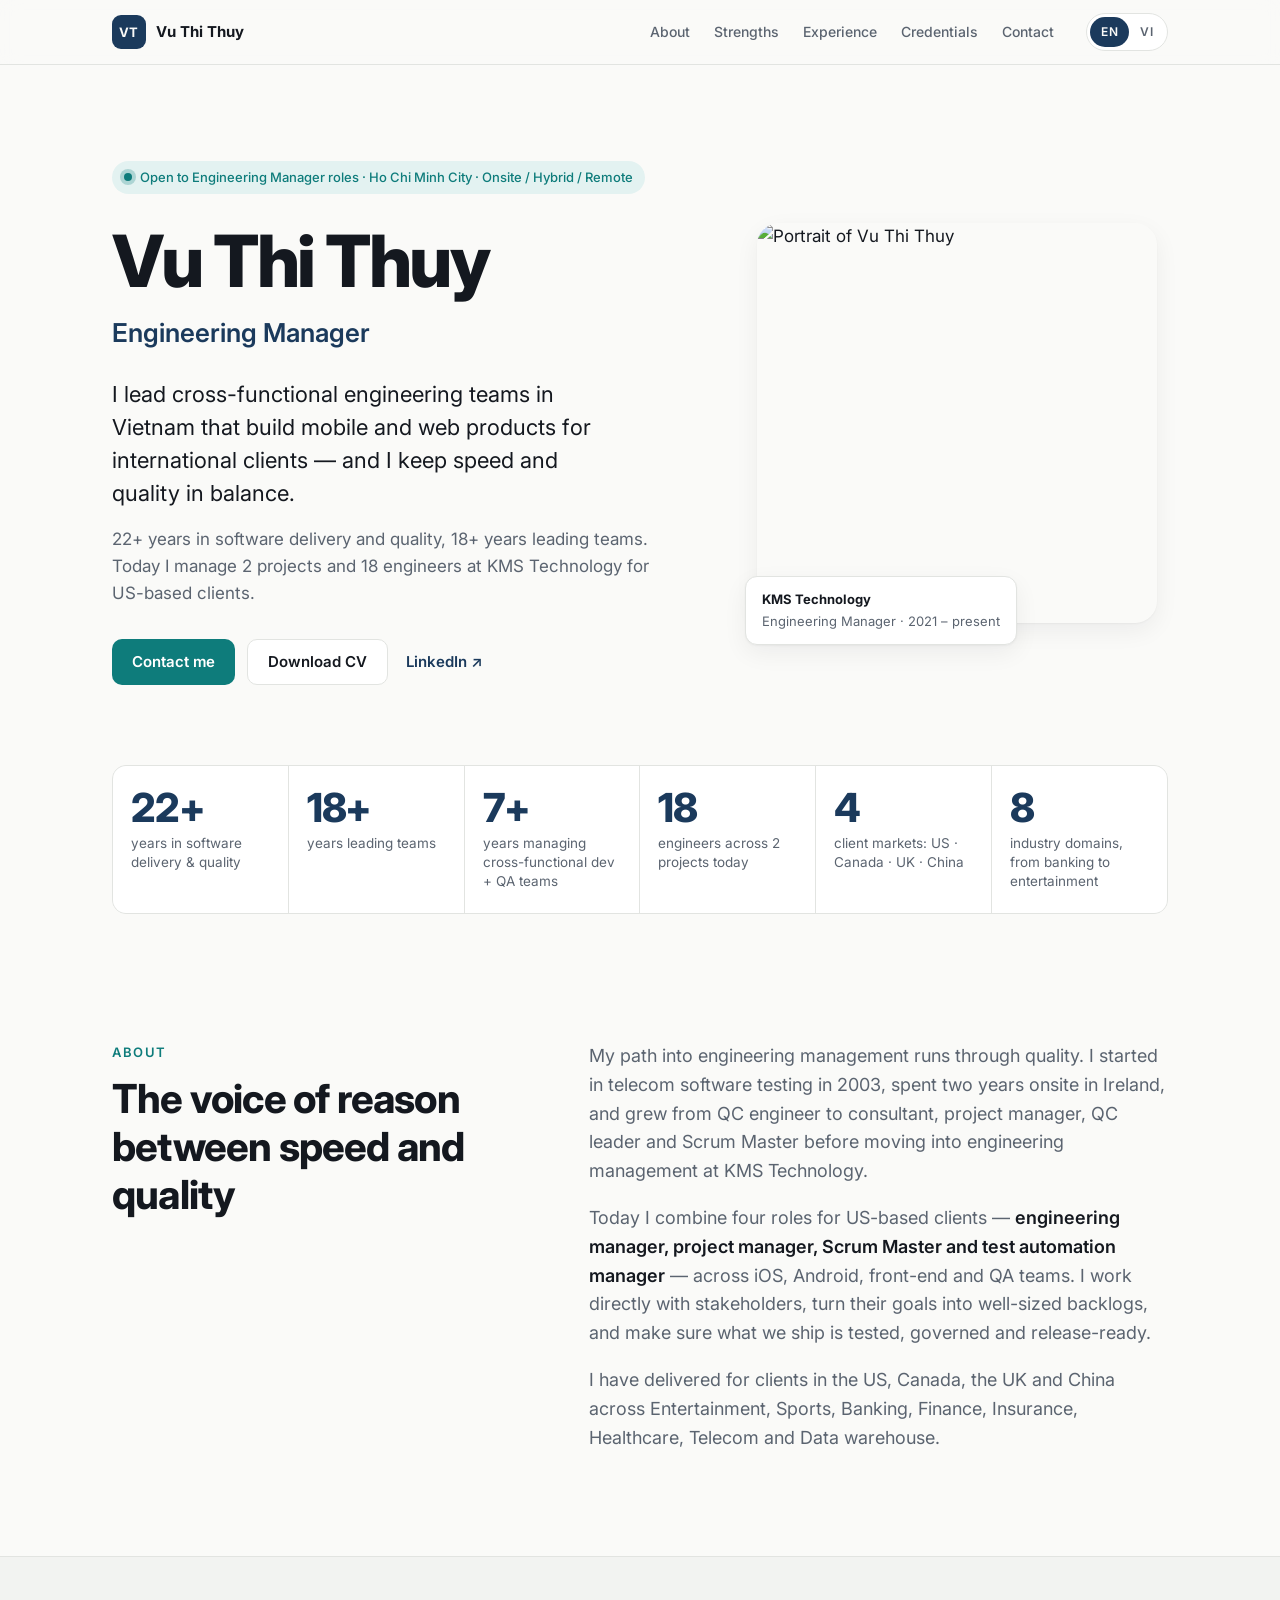
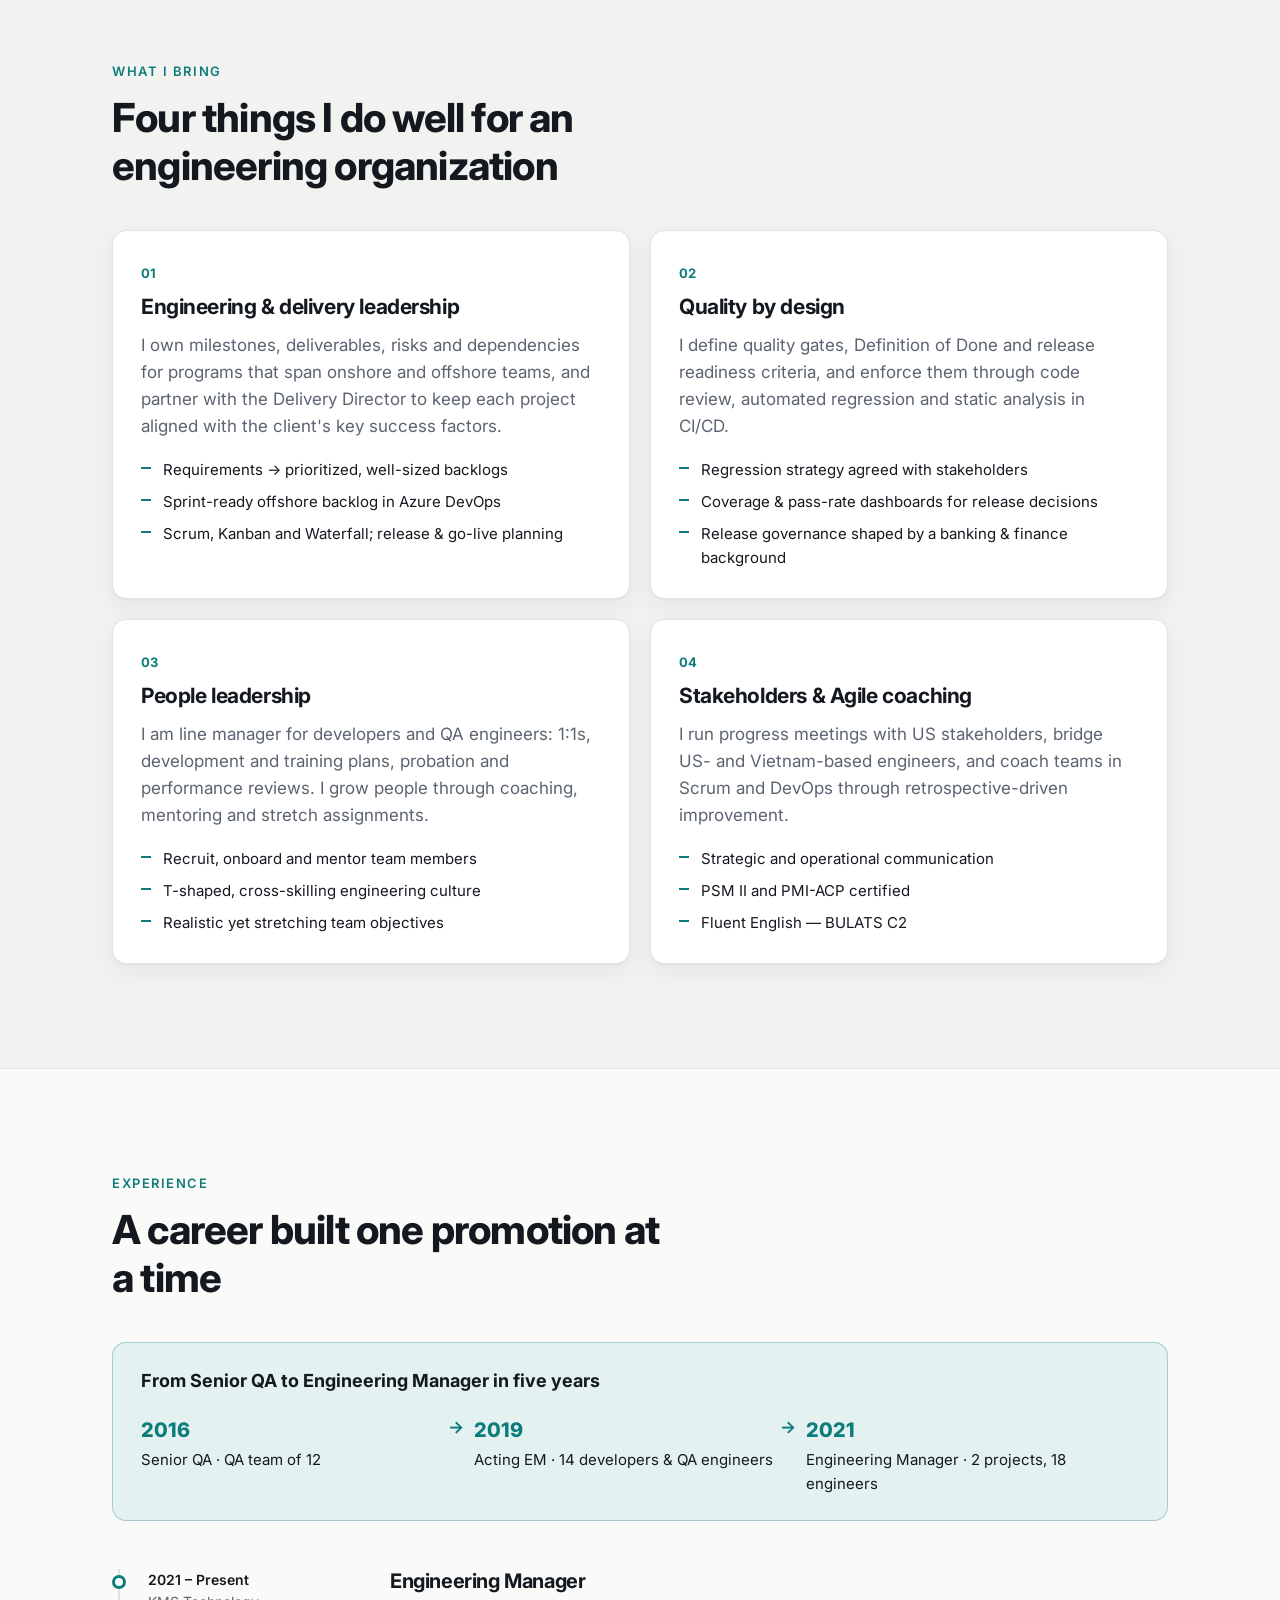
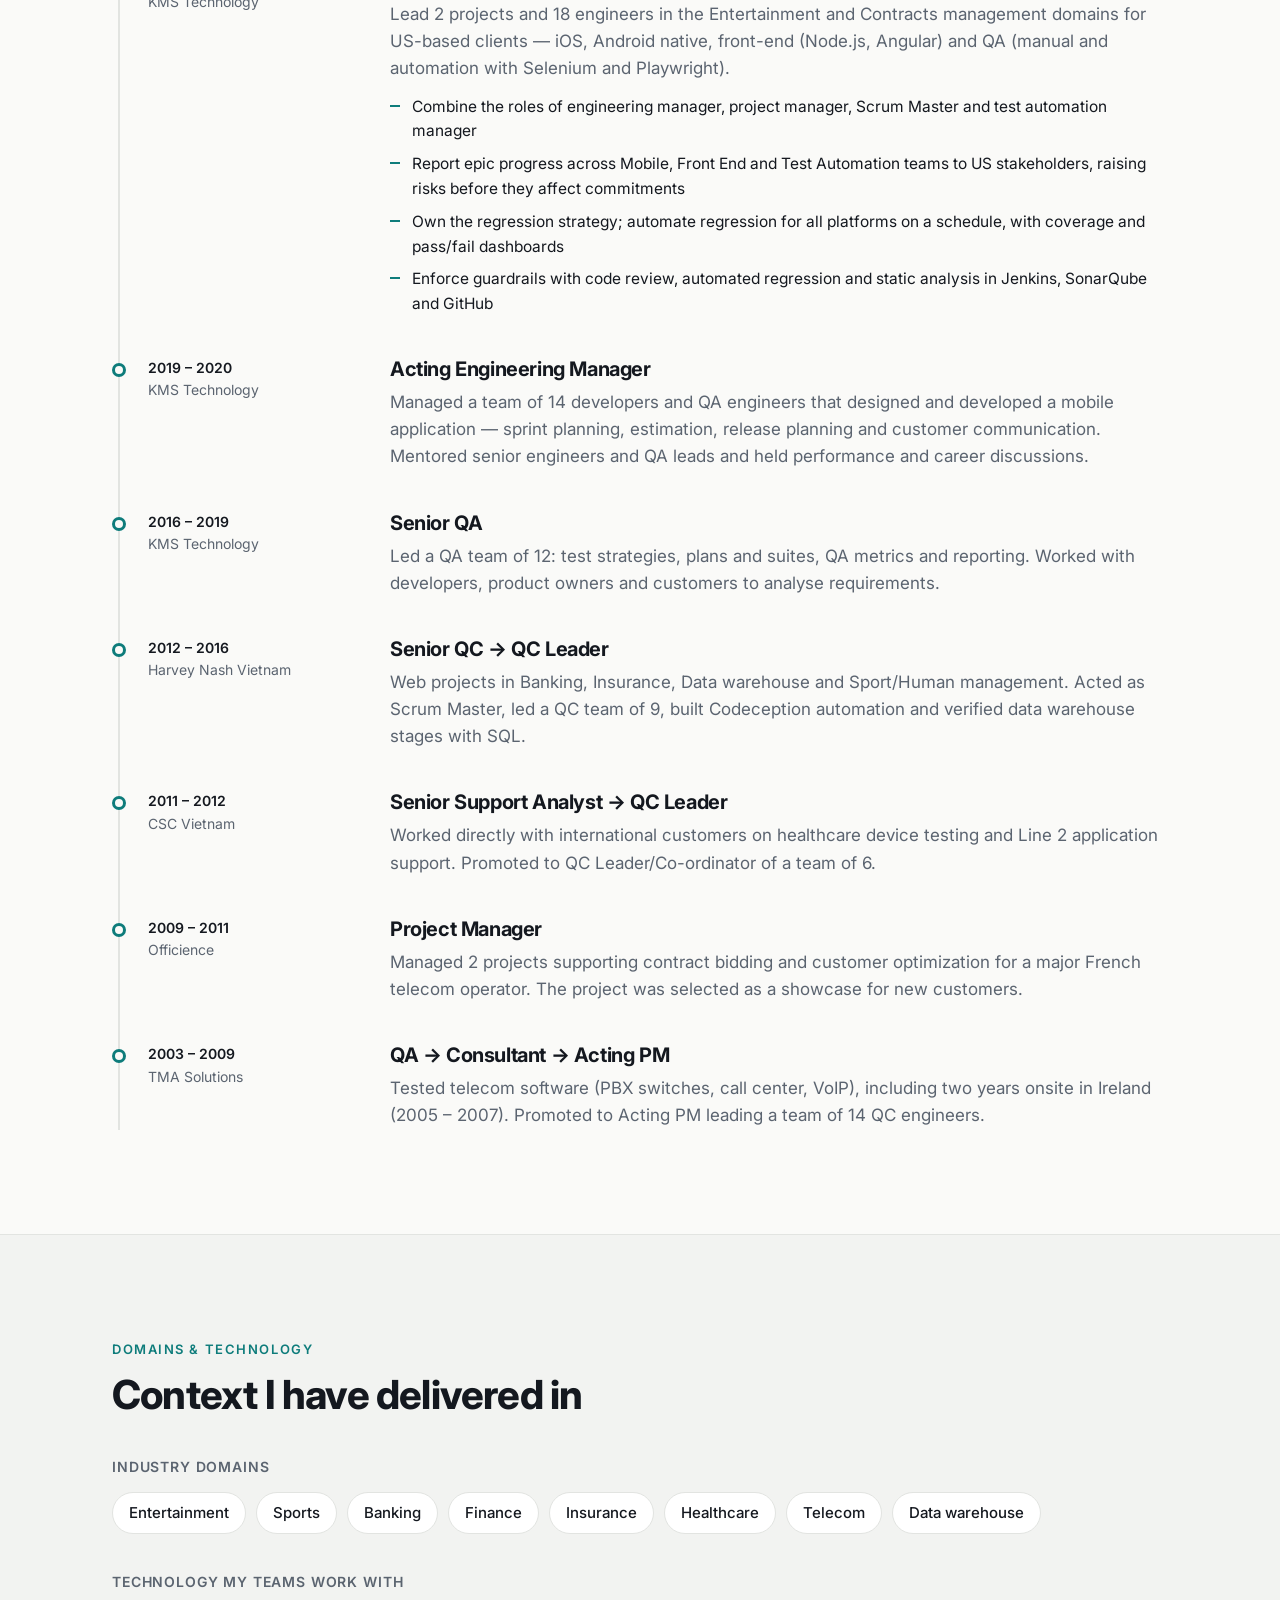
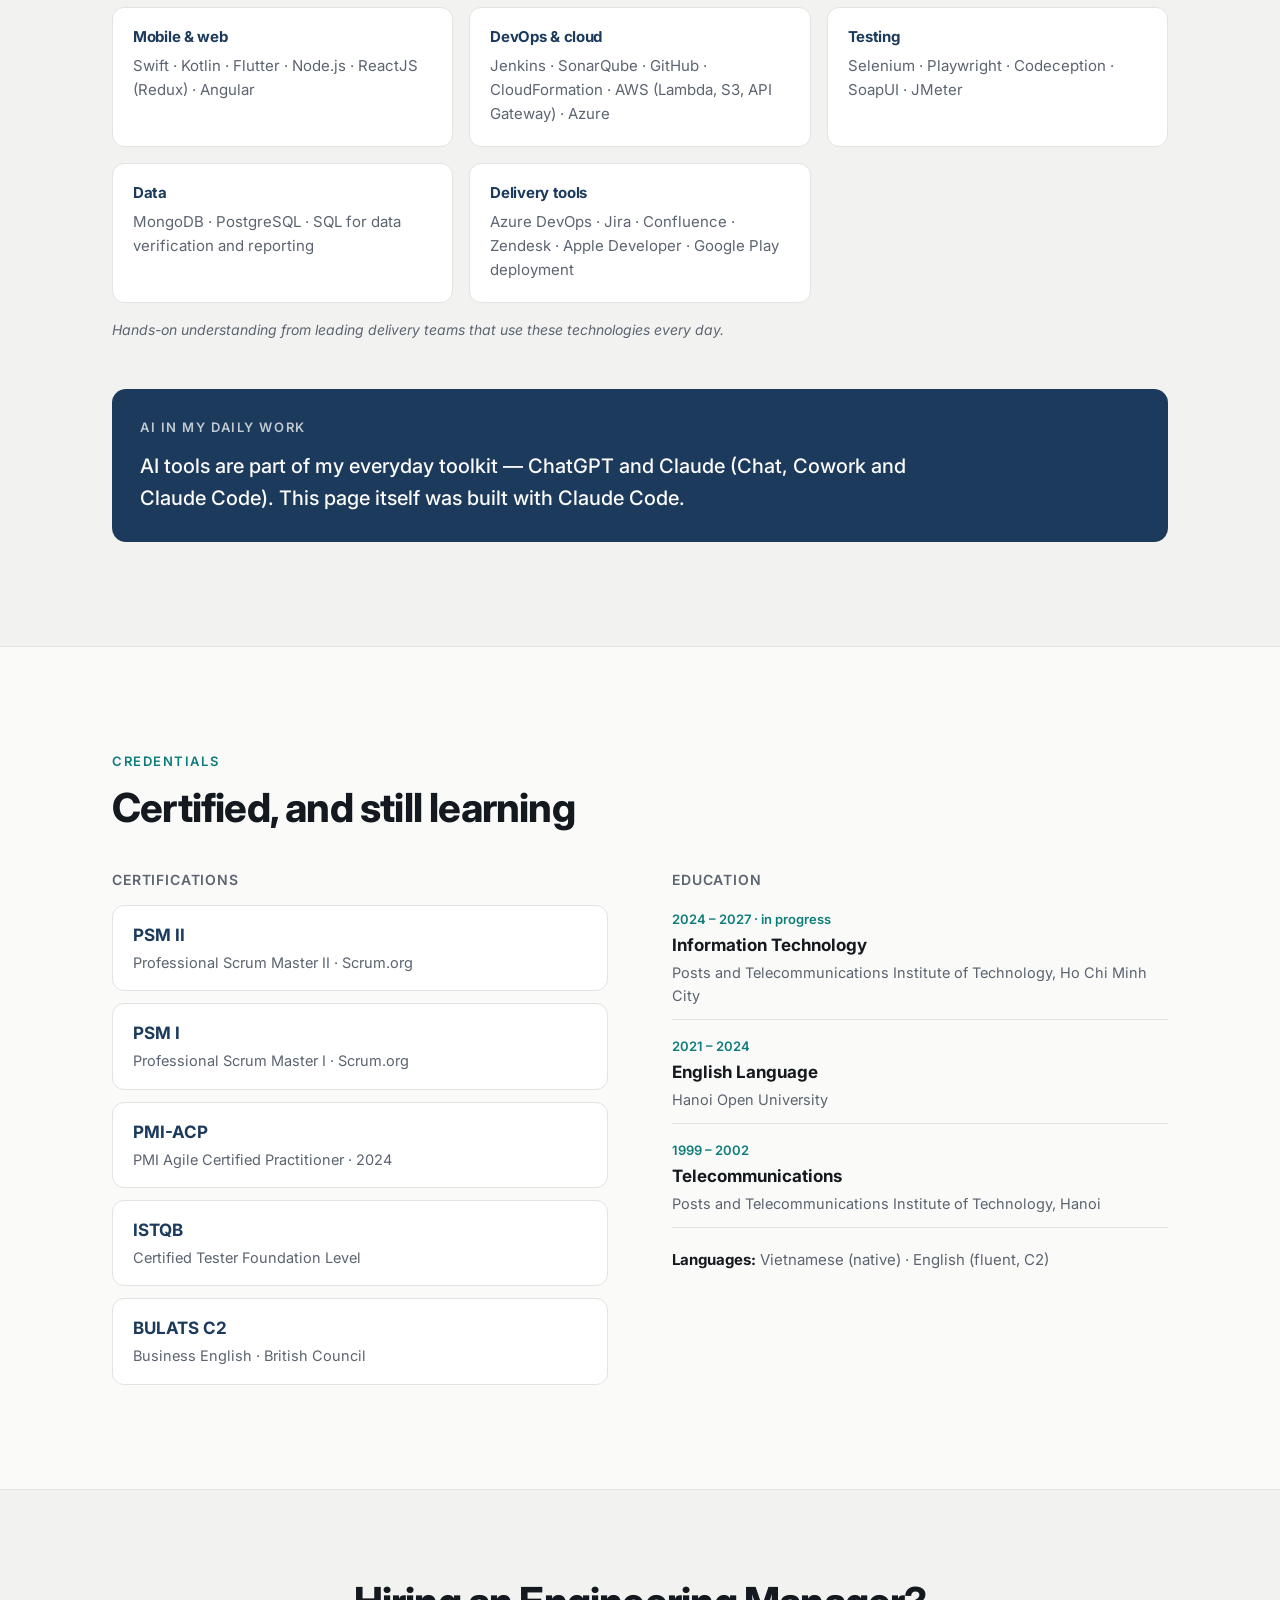
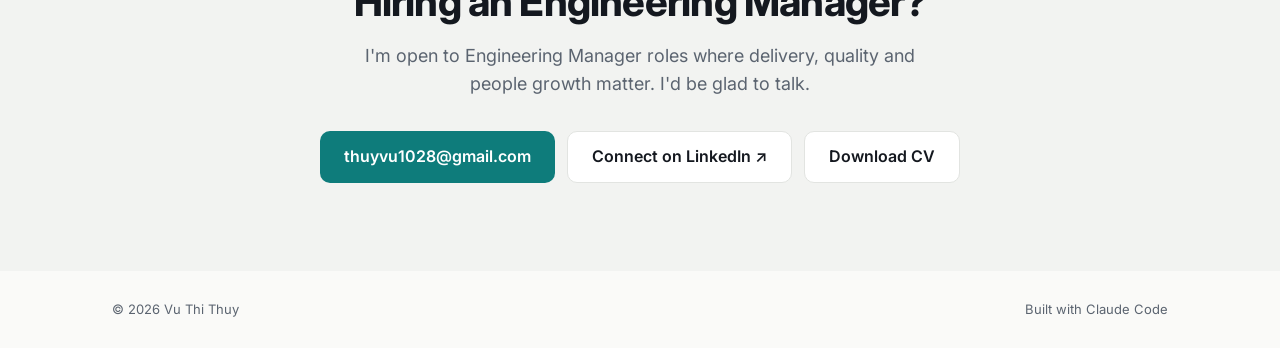
==== index.html @ 78a0f9a1 "Add profile landing page" ====
<!doctype html>
<html lang="en">
<head>
  <meta charset="utf-8">
  <meta name="viewport" content="width=device-width, initial-scale=1">
  <title>Vu Thi Thuy — Engineering Manager</title>
  <meta name="description" content="Engineering Manager with 22+ years in software delivery and quality and 18+ years leading teams. Leads cross-functional mobile, web and QA teams in Vietnam for international clients.">
  <meta name="author" content="Vu Thi Thuy">

  <link rel="canonical" href="https://thuyvu-kms.github.io/">
  <meta property="og:type" content="profile">
  <meta property="og:url" content="https://thuyvu-kms.github.io/">
  <meta property="og:title" content="Vu Thi Thuy — Engineering Manager">
  <meta property="og:description" content="22+ years in software delivery and quality · 18+ years leading teams · 2 projects and 18 engineers today for US-based clients.">
  <meta property="og:image" content="https://thuyvu-kms.github.io/assets/og-image.png">
  <meta property="og:image:width" content="1200">
  <meta property="og:image:height" content="630">
  <meta name="twitter:card" content="summary_large_image">

  <link rel="icon" href="data:image/svg+xml,%3Csvg xmlns='http://www.w3.org/2000/svg' viewBox='0 0 64 64'%3E%3Crect width='64' height='64' rx='14' fill='%231B3A5C'/%3E%3Ctext x='32' y='42' font-family='Arial,sans-serif' font-size='28' font-weight='700' fill='%23fff' text-anchor='middle'%3EVT%3C/text%3E%3C/svg%3E">

  <link rel="preconnect" href="https://fonts.googleapis.com">
  <link rel="preconnect" href="https://fonts.gstatic.com" crossorigin>
  <link href="https://fonts.googleapis.com/css2?family=Inter:wght@400;500;600;700;800&display=swap" rel="stylesheet">
  <link rel="stylesheet" href="styles.css">

  <script type="application/ld+json">
  {
    "@context": "https://schema.org",
    "@type": "Person",
    "name": "Vu Thi Thuy",
    "jobTitle": "Engineering Manager",
    "image": "https://thuyvu-kms.github.io/assets/photo.jpg",
    "url": "https://thuyvu-kms.github.io/",
    "email": "mailto:thuyvu1028@gmail.com",
    "sameAs": ["https://www.linkedin.com/in/thuy-vu-188263ba"],
    "address": { "@type": "PostalAddress", "addressLocality": "Ho Chi Minh City", "addressCountry": "VN" },
    "worksFor": { "@type": "Organization", "name": "KMS Technology" },
    "knowsLanguage": ["vi", "en"],
    "knowsAbout": ["Engineering management", "Agile delivery", "Scrum", "Software quality assurance", "Test automation", "Mobile application development", "Web application development", "People leadership"],
    "alumniOf": [
      { "@type": "CollegeOrUniversity", "name": "Posts and Telecommunications Institute of Technology" },
      { "@type": "CollegeOrUniversity", "name": "Hanoi Open University" }
    ]
  }
  </script>
  <script>document.documentElement.classList.add('js');</script>
</head>
<body>
  <a class="skip" href="#main" data-i18n="skip">Skip to content</a>

  <header class="topbar">
    <div class="wrap topbar-inner">
      <a class="brand" href="#top" aria-label="Vu Thi Thuy — home">
        <span class="brand-mark">VT</span>
        <span class="brand-name">Vu Thi Thuy</span>
      </a>
      <nav class="nav" aria-label="Sections">
        <a href="#about" data-i18n="nav.about">About</a>
        <a href="#strengths" data-i18n="nav.strengths">Strengths</a>
        <a href="#experience" data-i18n="nav.experience">Experience</a>
        <a href="#credentials" data-i18n="nav.credentials">Credentials</a>
        <a href="#contact" data-i18n="nav.contact">Contact</a>
      </nav>
      <div class="lang" role="group" aria-label="Language">
        <button type="button" data-lang="en" aria-pressed="true">EN</button>
        <button type="button" data-lang="vi" aria-pressed="false">VI</button>
      </div>
    </div>
  </header>

  <main id="main">
    <!-- HERO -->
    <section class="hero" id="top">
      <div class="wrap hero-grid">
        <div class="hero-text">
          <p class="status"><span class="dot" aria-hidden="true"></span><span data-i18n="hero.status">Open to Engineering Manager roles · Ho Chi Minh City · Onsite / Hybrid / Remote</span></p>
          <h1>Vu Thi Thuy</h1>
          <p class="role" data-i18n="hero.role">Engineering Manager</p>
          <p class="lead" data-i18n="hero.lead">I lead cross-functional engineering teams in Vietnam that build mobile and web products for international clients — and I keep speed and quality in balance.</p>
          <p class="sub" data-i18n="hero.sub">22+ years in software delivery and quality, 18+ years leading teams. Today I manage 2 projects and 18 engineers at KMS Technology for US-based clients.</p>
          <div class="cta-row">
            <a class="btn btn-primary" href="mailto:thuyvu1028@gmail.com?subject=Engineering%20Manager%20opportunity" data-i18n="cta.contact">Contact me</a>
            <a class="btn btn-ghost" href="assets/Vu_Thi_Thuy_CV.pdf" download data-i18n="cta.cv">Download CV</a>
            <a class="btn btn-link" href="https://www.linkedin.com/in/thuy-vu-188263ba" target="_blank" rel="noopener">LinkedIn ↗</a>
          </div>
        </div>
        <div class="hero-portrait">
          <img src="assets/photo.jpg" alt="Portrait of Vu Thi Thuy" width="488" height="488">
          <div class="portrait-card">
            <strong>KMS Technology</strong>
            <span data-i18n="hero.card">Engineering Manager · 2021 – present</span>
          </div>
        </div>
      </div>
    </section>

    <!-- STATS -->
    <section class="stats" aria-label="Career at a glance">
      <div class="wrap">
        <ul class="stat-grid">
          <li><span class="num">22+</span><span class="label" data-i18n="stat.years">years in software delivery &amp; quality</span></li>
          <li><span class="num">18+</span><span class="label" data-i18n="stat.leading">years leading teams</span></li>
          <li><span class="num">7+</span><span class="label" data-i18n="stat.crossfn">years managing cross-functional dev + QA teams</span></li>
          <li><span class="num">18</span><span class="label" data-i18n="stat.engineers">engineers across 2 projects today</span></li>
          <li><span class="num">4</span><span class="label" data-i18n="stat.markets">client markets: US · Canada · UK · China</span></li>
          <li><span class="num">8</span><span class="label" data-i18n="stat.domains">industry domains, from banking to entertainment</span></li>
        </ul>
      </div>
    </section>

    <!-- ABOUT -->
    <section class="section" id="about">
      <div class="wrap two-col">
        <div>
          <p class="eyebrow" data-i18n="about.eyebrow">About</p>
          <h2 data-i18n="about.title">The voice of reason between speed and quality</h2>
        </div>
        <div class="prose">
          <p data-i18n="about.p1">My path into engineering management runs through quality. I started in telecom software testing in 2003, spent two years onsite in Ireland, and grew from QC engineer to consultant, project manager, QC leader and Scrum Master before moving into engineering management at KMS Technology.</p>
          <p data-i18n="about.p2">Today I combine four roles for US-based clients — <strong>engineering manager, project manager, Scrum Master and test automation manager</strong> — across iOS, Android, front-end and QA teams. I work directly with stakeholders, turn their goals into well-sized backlogs, and make sure what we ship is tested, governed and release-ready.</p>
          <p data-i18n="about.p3">I have delivered for clients in the US, Canada, the UK and China across Entertainment, Sports, Banking, Finance, Insurance, Healthcare, Telecom and Data warehouse.</p>
        </div>
      </div>
    </section>

    <!-- STRENGTHS -->
    <section class="section alt" id="strengths">
      <div class="wrap">
        <p class="eyebrow" data-i18n="str.eyebrow">What I bring</p>
        <h2 data-i18n="str.title">Four things I do well for an engineering organization</h2>
        <div class="pillars">
          <article class="pillar reveal">
            <span class="pillar-num">01</span>
            <h3 data-i18n="str.1.title">Engineering &amp; delivery leadership</h3>
            <p data-i18n="str.1.body">I own milestones, deliverables, risks and dependencies for programs that span onshore and offshore teams, and partner with the Delivery Director to keep each project aligned with the client's key success factors.</p>
            <ul>
              <li data-i18n="str.1.a">Requirements → prioritized, well-sized backlogs</li>
              <li data-i18n="str.1.b">Sprint-ready offshore backlog in Azure DevOps</li>
              <li data-i18n="str.1.c">Scrum, Kanban and Waterfall; release &amp; go-live planning</li>
            </ul>
          </article>
          <article class="pillar reveal">
            <span class="pillar-num">02</span>
            <h3 data-i18n="str.2.title">Quality by design</h3>
            <p data-i18n="str.2.body">I define quality gates, Definition of Done and release readiness criteria, and enforce them through code review, automated regression and static analysis in CI/CD.</p>
            <ul>
              <li data-i18n="str.2.a">Regression strategy agreed with stakeholders</li>
              <li data-i18n="str.2.b">Coverage &amp; pass-rate dashboards for release decisions</li>
              <li data-i18n="str.2.c">Release governance shaped by a banking &amp; finance background</li>
            </ul>
          </article>
          <article class="pillar reveal">
            <span class="pillar-num">03</span>
            <h3 data-i18n="str.3.title">People leadership</h3>
            <p data-i18n="str.3.body">I am line manager for developers and QA engineers: 1:1s, development and training plans, probation and performance reviews. I grow people through coaching, mentoring and stretch assignments.</p>
            <ul>
              <li data-i18n="str.3.a">Recruit, onboard and mentor team members</li>
              <li data-i18n="str.3.b">T-shaped, cross-skilling engineering culture</li>
              <li data-i18n="str.3.c">Realistic yet stretching team objectives</li>
            </ul>
          </article>
          <article class="pillar reveal">
            <span class="pillar-num">04</span>
            <h3 data-i18n="str.4.title">Stakeholders &amp; Agile coaching</h3>
            <p data-i18n="str.4.body">I run progress meetings with US stakeholders, bridge US- and Vietnam-based engineers, and coach teams in Scrum and DevOps through retrospective-driven improvement.</p>
            <ul>
              <li data-i18n="str.4.a">Strategic and operational communication</li>
              <li data-i18n="str.4.b">PSM II and PMI-ACP certified</li>
              <li data-i18n="str.4.c">Fluent English — BULATS C2</li>
            </ul>
          </article>
        </div>
      </div>
    </section>

    <!-- EXPERIENCE -->
    <section class="section" id="experience">
      <div class="wrap">
        <p class="eyebrow" data-i18n="exp.eyebrow">Experience</p>
        <h2 data-i18n="exp.title">A career built one promotion at a time</h2>

        <aside class="callout reveal">
          <p class="callout-title" data-i18n="exp.callout.title">From Senior QA to Engineering Manager in five years</p>
          <ol class="growth">
            <li><span class="g-year">2016</span><span class="g-text" data-i18n="exp.g1">Senior QA · QA team of 12</span></li>
            <li><span class="g-year">2019</span><span class="g-text" data-i18n="exp.g2">Acting EM · 14 developers &amp; QA engineers</span></li>
            <li><span class="g-year">2021</span><span class="g-text" data-i18n="exp.g3">Engineering Manager · 2 projects, 18 engineers</span></li>
          </ol>
        </aside>

        <ol class="timeline">
          <li class="job reveal">
            <div class="job-meta"><span class="job-date" data-i18n="exp.1.date">2021 – Present</span><span class="job-co">KMS Technology</span></div>
            <div class="job-body">
              <h3 data-i18n="exp.1.title">Engineering Manager</h3>
              <p data-i18n="exp.1.body">Lead 2 projects and 18 engineers in the Entertainment and Contracts management domains for US-based clients — iOS, Android native, front-end (Node.js, Angular) and QA (manual and automation with Selenium and Playwright).</p>
              <ul>
                <li data-i18n="exp.1.a">Combine the roles of engineering manager, project manager, Scrum Master and test automation manager</li>
                <li data-i18n="exp.1.b">Report epic progress across Mobile, Front End and Test Automation teams to US stakeholders, raising risks before they affect commitments</li>
                <li data-i18n="exp.1.c">Own the regression strategy; automate regression for all platforms on a schedule, with coverage and pass/fail dashboards</li>
                <li data-i18n="exp.1.d">Enforce guardrails with code review, automated regression and static analysis in Jenkins, SonarQube and GitHub</li>
              </ul>
            </div>
          </li>
          <li class="job reveal">
            <div class="job-meta"><span class="job-date">2019 – 2020</span><span class="job-co">KMS Technology</span></div>
            <div class="job-body">
              <h3 data-i18n="exp.2.title">Acting Engineering Manager</h3>
              <p data-i18n="exp.2.body">Managed a team of 14 developers and QA engineers that designed and developed a mobile application — sprint planning, estimation, release planning and customer communication. Mentored senior engineers and QA leads and held performance and career discussions.</p>
            </div>
          </li>
          <li class="job reveal">
            <div class="job-meta"><span class="job-date">2016 – 2019</span><span class="job-co">KMS Technology</span></div>
            <div class="job-body">
              <h3 data-i18n="exp.3.title">Senior QA</h3>
              <p data-i18n="exp.3.body">Led a QA team of 12: test strategies, plans and suites, QA metrics and reporting. Worked with developers, product owners and customers to analyse requirements.</p>
            </div>
          </li>
          <li class="job reveal">
            <div class="job-meta"><span class="job-date">2012 – 2016</span><span class="job-co">Harvey Nash Vietnam</span></div>
            <div class="job-body">
              <h3 data-i18n="exp.4.title">Senior QC → QC Leader</h3>
              <p data-i18n="exp.4.body">Web projects in Banking, Insurance, Data warehouse and Sport/Human management. Acted as Scrum Master, led a QC team of 9, built Codeception automation and verified data warehouse stages with SQL.</p>
            </div>
          </li>
          <li class="job reveal">
            <div class="job-meta"><span class="job-date">2011 – 2012</span><span class="job-co">CSC Vietnam</span></div>
            <div class="job-body">
              <h3 data-i18n="exp.5.title">Senior Support Analyst → QC Leader</h3>
              <p data-i18n="exp.5.body">Worked directly with international customers on healthcare device testing and Line 2 application support. Promoted to QC Leader/Co-ordinator of a team of 6.</p>
            </div>
          </li>
          <li class="job reveal">
            <div class="job-meta"><span class="job-date">2009 – 2011</span><span class="job-co">Officience</span></div>
            <div class="job-body">
              <h3 data-i18n="exp.6.title">Project Manager</h3>
              <p data-i18n="exp.6.body">Managed 2 projects supporting contract bidding and customer optimization for a major French telecom operator. The project was selected as a showcase for new customers.</p>
            </div>
          </li>
          <li class="job reveal">
            <div class="job-meta"><span class="job-date">2003 – 2009</span><span class="job-co">TMA Solutions</span></div>
            <div class="job-body">
              <h3 data-i18n="exp.7.title">QA → Consultant → Acting PM</h3>
              <p data-i18n="exp.7.body">Tested telecom software (PBX switches, call center, VoIP), including two years onsite in Ireland (2005 – 2007). Promoted to Acting PM leading a team of 14 QC engineers.</p>
            </div>
          </li>
        </ol>
      </div>
    </section>

    <!-- SKILLS -->
    <section class="section alt" id="skills">
      <div class="wrap">
        <p class="eyebrow" data-i18n="skills.eyebrow">Domains &amp; technology</p>
        <h2 data-i18n="skills.title">Context I have delivered in</h2>

        <h3 class="sub-h" data-i18n="skills.domains">Industry domains</h3>
        <ul class="chips">
          <li data-i18n="dom.ent">Entertainment</li>
          <li data-i18n="dom.sports">Sports</li>
          <li data-i18n="dom.bank">Banking</li>
          <li data-i18n="dom.fin">Finance</li>
          <li data-i18n="dom.ins">Insurance</li>
          <li data-i18n="dom.health">Healthcare</li>
          <li data-i18n="dom.tel">Telecom</li>
          <li data-i18n="dom.dw">Data warehouse</li>
        </ul>

        <h3 class="sub-h" data-i18n="skills.tech">Technology my teams work with</h3>
        <div class="tech-grid">
          <div class="tech">
            <h4 data-i18n="tech.apps">Mobile &amp; web</h4>
            <p>Swift · Kotlin · Flutter · Node.js · ReactJS (Redux) · Angular</p>
          </div>
          <div class="tech">
            <h4 data-i18n="tech.cloud">DevOps &amp; cloud</h4>
            <p>Jenkins · SonarQube · GitHub · CloudFormation · AWS (Lambda, S3, API Gateway) · Azure</p>
          </div>
          <div class="tech">
            <h4 data-i18n="tech.test">Testing</h4>
            <p>Selenium · Playwright · Codeception · SoapUI · JMeter</p>
          </div>
          <div class="tech">
            <h4 data-i18n="tech.data">Data</h4>
            <p data-i18n="tech.data.list">MongoDB · PostgreSQL · SQL for data verification and reporting</p>
          </div>
          <div class="tech">
            <h4 data-i18n="tech.tools">Delivery tools</h4>
            <p>Azure DevOps · Jira · Confluence · Zendesk · Apple Developer · Google Play deployment</p>
          </div>
        </div>
        <p class="note" data-i18n="tech.note">Hands-on understanding from leading delivery teams that use these technologies every day.</p>

        <div class="ai reveal">
          <div>
            <p class="eyebrow" data-i18n="ai.eyebrow">AI in my daily work</p>
            <p class="ai-text" data-i18n="ai.text">AI tools are part of my everyday toolkit — ChatGPT and Claude (Chat, Cowork and Claude Code). This page itself was built with Claude Code.</p>
          </div>
        </div>
      </div>
    </section>

    <!-- CREDENTIALS -->
    <section class="section" id="credentials">
      <div class="wrap">
        <p class="eyebrow" data-i18n="cred.eyebrow">Credentials</p>
        <h2 data-i18n="cred.title">Certified, and still learning</h2>
        <div class="cred-grid">
          <div>
            <h3 class="sub-h" data-i18n="cred.certs">Certifications</h3>
            <ul class="cert-list">
              <li><strong>PSM II</strong><span>Professional Scrum Master II · Scrum.org</span></li>
              <li><strong>PSM I</strong><span>Professional Scrum Master I · Scrum.org</span></li>
              <li><strong>PMI-ACP</strong><span data-i18n="cred.acp">PMI Agile Certified Practitioner · 2024</span></li>
              <li><strong>ISTQB</strong><span>Certified Tester Foundation Level</span></li>
              <li><strong>BULATS C2</strong><span data-i18n="cred.bulats">Business English · British Council</span></li>
            </ul>
          </div>
          <div>
            <h3 class="sub-h" data-i18n="cred.edu">Education</h3>
            <ul class="edu-list">
              <li>
                <span class="edu-year" data-i18n="cred.e1.year">2024 – 2027 · in progress</span>
                <strong data-i18n="cred.e1.major">Information Technology</strong>
                <span data-i18n="cred.e1.school">Posts and Telecommunications Institute of Technology, Ho Chi Minh City</span>
              </li>
              <li>
                <span class="edu-year">2021 – 2024</span>
                <strong data-i18n="cred.e2.major">English Language</strong>
                <span data-i18n="cred.e2.school">Hanoi Open University</span>
              </li>
              <li>
                <span class="edu-year">1999 – 2002</span>
                <strong data-i18n="cred.e3.major">Telecommunications</strong>
                <span data-i18n="cred.e3.school">Posts and Telecommunications Institute of Technology, Hanoi</span>
              </li>
            </ul>
            <p class="langs"><strong data-i18n="cred.langs">Languages:</strong> <span data-i18n="cred.langs.list">Vietnamese (native) · English (fluent, C2)</span></p>
          </div>
        </div>
      </div>
    </section>

    <!-- CONTACT -->
    <section class="contact" id="contact">
      <div class="wrap contact-inner">
        <h2 data-i18n="contact.title">Hiring an Engineering Manager?</h2>
        <p data-i18n="contact.body">I'm open to Engineering Manager roles where delivery, quality and people growth matter. I'd be glad to talk.</p>
        <div class="cta-row center">
          <a class="btn btn-primary btn-lg" href="mailto:thuyvu1028@gmail.com?subject=Engineering%20Manager%20opportunity">thuyvu1028@gmail.com</a>
          <a class="btn btn-ghost btn-lg" href="https://www.linkedin.com/in/thuy-vu-188263ba" target="_blank" rel="noopener" data-i18n="contact.linkedin">Connect on LinkedIn ↗</a>
          <a class="btn btn-ghost btn-lg" href="assets/Vu_Thi_Thuy_CV.pdf" download data-i18n="cta.cv">Download CV</a>
        </div>
      </div>
    </section>
  </main>

  <footer class="footer">
    <div class="wrap footer-inner">
      <span>© 2026 Vu Thi Thuy</span>
      <span data-i18n="footer.built">Built with Claude Code</span>
    </div>
  </footer>

  <script src="i18n.js"></script>
</body>
</html>
---- styles.css ----
/* ---------- Design tokens ---------- */
:root {
  --bg: #fafaf8;
  --surface: #ffffff;
  --surface-alt: #f2f3f1;
  --text: #14181f;
  --muted: #5b6470;
  --line: #e2e4e1;
  --navy: #1b3a5c;
  --accent: #0e7c7b;
  --accent-soft: #e3f2f1;
  --on-accent: #ffffff;
  --shadow: 0 1px 2px rgba(20, 24, 31, .04), 0 8px 24px rgba(20, 24, 31, .06);
  --radius: 14px;
  --font: "Inter", system-ui, -apple-system, "Segoe UI", Roboto, sans-serif;
  color-scheme: light;
}

@media (prefers-color-scheme: dark) {
  :root:not([data-theme="light"]) {
    --bg: #0e1116;
    --surface: #161a21;
    --surface-alt: #12161c;
    --text: #e8eaed;
    --muted: #9aa3ae;
    --line: #262c35;
    --navy: #8fb4dc;
    --accent: #4fb8b5;
    --accent-soft: #15302f;
    --on-accent: #0b1414;
    --shadow: 0 1px 2px rgba(0, 0, 0, .3), 0 8px 24px rgba(0, 0, 0, .25);
    color-scheme: dark;
  }
}
:root[data-theme="dark"] {
  --bg: #0e1116;
  --surface: #161a21;
  --surface-alt: #12161c;
  --text: #e8eaed;
  --muted: #9aa3ae;
  --line: #262c35;
  --navy: #8fb4dc;
  --accent: #4fb8b5;
  --accent-soft: #15302f;
  --on-accent: #0b1414;
  --shadow: 0 1px 2px rgba(0, 0, 0, .3), 0 8px 24px rgba(0, 0, 0, .25);
  color-scheme: dark;
}

/* ---------- Base ---------- */
*, *::before, *::after { box-sizing: border-box; }
html { scroll-behavior: smooth; -webkit-text-size-adjust: 100%; }
@media (prefers-reduced-motion: reduce) { html { scroll-behavior: auto; } }
body {
  margin: 0;
  background: var(--bg);
  color: var(--text);
  font-family: var(--font);
  font-size: 17px;
  line-height: 1.6;
  -webkit-font-smoothing: antialiased;
  overflow-x: hidden;
}
h1, h2, h3, h4 { line-height: 1.2; margin: 0; letter-spacing: -0.02em; }
p { margin: 0; }
ul, ol { margin: 0; padding: 0; list-style: none; }
a { color: inherit; }
img { max-width: 100%; display: block; }

.wrap { width: 100%; max-width: 1120px; margin: 0 auto; padding: 0 16px; }
@media (min-width: 720px) { .wrap { padding: 0 32px; } }

.skip {
  position: absolute; left: -999px; top: 8px; z-index: 100;
  background: var(--accent); color: var(--on-accent); padding: 8px 14px; border-radius: 8px;
}
.skip:focus { left: 8px; }
:focus-visible { outline: 2px solid var(--accent); outline-offset: 3px; border-radius: 6px; }

/* ---------- Top bar ---------- */
.topbar {
  position: sticky; top: 0; z-index: 50;
  background: color-mix(in srgb, var(--bg) 85%, transparent);
  backdrop-filter: saturate(1.4) blur(10px);
  -webkit-backdrop-filter: saturate(1.4) blur(10px);
  border-bottom: 1px solid var(--line);
}
.topbar-inner { display: flex; align-items: center; gap: 24px; height: 64px; }
.brand { display: flex; align-items: center; gap: 10px; text-decoration: none; font-weight: 700; }
.brand-mark {
  display: grid; place-items: center; width: 34px; height: 34px; border-radius: 9px;
  background: var(--navy); color: var(--bg); font-size: 13px; letter-spacing: .02em;
}
.brand-name { font-size: 15px; }
.nav { display: none; gap: 24px; margin-left: auto; font-size: 14px; font-weight: 500; }
.nav a { text-decoration: none; color: var(--muted); transition: color .15s; }
.nav a:hover { color: var(--text); }
@media (min-width: 900px) { .nav { display: flex; } }

.lang {
  margin-left: auto; display: inline-flex; padding: 3px; border-radius: 999px;
  border: 1px solid var(--line); background: var(--surface);
}
@media (min-width: 900px) { .lang { margin-left: 8px; } }
.lang button {
  font: inherit; font-size: 12px; font-weight: 600; letter-spacing: .04em;
  border: 0; background: transparent; color: var(--muted);
  padding: 5px 11px; border-radius: 999px; cursor: pointer;
}
.lang button[aria-pressed="true"] { background: var(--navy); color: var(--bg); }

/* ---------- Buttons ---------- */
.cta-row { display: flex; flex-wrap: wrap; gap: 12px; align-items: center; }
.cta-row.center { justify-content: center; }
.btn {
  display: inline-flex; align-items: center; justify-content: center;
  min-height: 46px; padding: 0 20px; border-radius: 10px;
  font-weight: 600; font-size: 15px; text-decoration: none;
  transition: transform .15s, background .15s, border-color .15s;
}
.btn:hover { transform: translateY(-1px); }
.btn-primary { background: var(--accent); color: var(--on-accent); }
.btn-primary:hover { background: color-mix(in srgb, var(--accent) 88%, var(--text)); }
.btn-ghost { border: 1px solid var(--line); background: var(--surface); color: var(--text); }
.btn-ghost:hover { border-color: var(--accent); }
.btn-link { color: var(--navy); padding: 0 6px; }
.btn-lg { min-height: 52px; padding: 0 24px; font-size: 16px; }

/* ---------- Hero ---------- */
.hero { padding: 56px 0 48px; }
@media (min-width: 900px) { .hero { padding: 96px 0 72px; } }
.hero-grid { display: grid; gap: 48px; align-items: center; }
@media (min-width: 900px) { .hero-grid { grid-template-columns: 1.35fr 1fr; gap: 64px; } }
.status {
  display: inline-flex; align-items: center; gap: 8px;
  font-size: 13px; font-weight: 500; color: var(--accent);
  background: var(--accent-soft); padding: 6px 12px; border-radius: 999px; margin-bottom: 24px;
}
.dot { width: 8px; height: 8px; border-radius: 50%; background: var(--accent); flex: none; box-shadow: 0 0 0 4px color-mix(in srgb, var(--accent) 25%, transparent); }
.hero h1 { font-size: clamp(42px, 8vw, 72px); font-weight: 800; letter-spacing: -0.035em; }
.role { font-size: clamp(20px, 3vw, 26px); font-weight: 600; color: var(--navy); margin-top: 8px; }
.lead { font-size: clamp(19px, 2.3vw, 22px); line-height: 1.5; margin-top: 24px; max-width: 36ch; }
.sub { color: var(--muted); margin-top: 16px; max-width: 52ch; }
.hero .cta-row { margin-top: 32px; }

.hero-portrait { position: relative; max-width: 400px; width: 100%; justify-self: center; }
.portrait { aspect-ratio: 4 / 5; width: 100%; border-radius: 22px; }
.hero-portrait img {
  aspect-ratio: 1 / 1; width: 100%; height: auto; border-radius: 22px; object-fit: cover;
  box-shadow: var(--shadow);
}
.portrait {
  display: grid; place-items: center;
  background:
    radial-gradient(120% 80% at 20% 10%, rgba(14, 124, 123, .45), transparent 60%),
    linear-gradient(160deg, #1b3a5c, #10233a);
  color: rgba(255, 255, 255, .92);
  font-size: clamp(72px, 14vw, 120px); font-weight: 800; letter-spacing: -0.04em;
}
.portrait-card {
  position: absolute; left: -12px; bottom: -22px;
  display: flex; flex-direction: column; gap: 2px;
  background: var(--surface); border: 1px solid var(--line); box-shadow: var(--shadow);
  padding: 12px 16px; border-radius: 12px; font-size: 13px;
}
.portrait-card span { color: var(--muted); }
@media (max-width: 480px) { .portrait-card { left: 12px; } }

/* ---------- Stats ---------- */
.stats { padding: 8px 0 24px; }
.stat-grid {
  display: grid; gap: 1px; background: var(--line);
  border: 1px solid var(--line); border-radius: var(--radius); overflow: hidden;
  grid-template-columns: repeat(2, 1fr);
}
@media (min-width: 720px) { .stat-grid { grid-template-columns: repeat(3, 1fr); } }
@media (min-width: 1040px) { .stat-grid { grid-template-columns: repeat(6, 1fr); } }
.stat-grid li { background: var(--surface); padding: 22px 18px; display: flex; flex-direction: column; gap: 6px; }
.num { font-size: clamp(32px, 4vw, 40px); font-weight: 800; color: var(--navy); letter-spacing: -0.03em; line-height: 1; }
.label { font-size: 13.5px; color: var(--muted); line-height: 1.4; }

/* ---------- Sections ---------- */
.section { padding: 72px 0; }
@media (min-width: 900px) { .section { padding: 104px 0; } }
.section.alt { background: var(--surface-alt); border-top: 1px solid var(--line); border-bottom: 1px solid var(--line); }
.eyebrow { font-size: 13px; font-weight: 600; letter-spacing: .12em; text-transform: uppercase; color: var(--accent); margin-bottom: 12px; }
h2 { font-size: clamp(28px, 4vw, 40px); font-weight: 750; max-width: 22ch; }
.sub-h { font-size: 14px; font-weight: 600; letter-spacing: .06em; text-transform: uppercase; color: var(--muted); margin: 40px 0 16px; }

.two-col { display: grid; gap: 32px; }
@media (min-width: 900px) { .two-col { grid-template-columns: 1fr 1.4fr; gap: 64px; } }
.prose p + p { margin-top: 18px; }
.prose p { color: var(--muted); font-size: 18px; }
.prose strong { color: var(--text); font-weight: 600; }

/* Pillars */
.pillars { display: grid; gap: 20px; margin-top: 40px; }
@media (min-width: 720px) { .pillars { grid-template-columns: repeat(2, 1fr); } }
.pillar {
  background: var(--surface); border: 1px solid var(--line); border-radius: var(--radius);
  padding: 28px; box-shadow: var(--shadow);
}
.pillar-num { font-size: 13px; font-weight: 700; color: var(--accent); }
.pillar h3 { font-size: 21px; margin: 8px 0 12px; }
.pillar p { color: var(--muted); }
.pillar ul { margin-top: 18px; display: grid; gap: 8px; }
.pillar li { position: relative; padding-left: 22px; font-size: 15px; }
.pillar li::before {
  content: ""; position: absolute; left: 0; top: .6em; width: 10px; height: 2px; background: var(--accent);
}

/* Experience */
.callout {
  margin-top: 40px; padding: 24px 28px; border-radius: var(--radius);
  background: var(--accent-soft); border: 1px solid color-mix(in srgb, var(--accent) 30%, transparent);
}
.callout-title { font-weight: 700; font-size: 18px; margin-bottom: 18px; }
.growth { display: grid; gap: 12px; }
@media (min-width: 720px) { .growth { grid-template-columns: repeat(3, 1fr); gap: 0; } }
.growth li { display: flex; flex-direction: column; gap: 2px; position: relative; }
@media (min-width: 720px) {
  .growth li { padding-right: 32px; }
  .growth li:not(:last-child)::after {
    content: "→"; position: absolute; right: 10px; top: 0; color: var(--accent); font-weight: 700;
  }
}
.g-year { font-weight: 800; color: var(--accent); font-size: 20px; }
.g-text { font-size: 15px; }

.timeline { margin-top: 48px; border-left: 2px solid var(--line); margin-left: 6px; }
.job { position: relative; padding: 0 0 40px 28px; display: grid; gap: 8px; }
.job:last-child { padding-bottom: 0; }
.job::before {
  content: ""; position: absolute; left: -8px; top: 6px; width: 14px; height: 14px; border-radius: 50%;
  background: var(--bg); border: 3px solid var(--accent);
}
@media (min-width: 900px) { .job { grid-template-columns: 210px 1fr; gap: 32px; } }
.job-meta { display: flex; flex-direction: column; font-size: 14px; }
.job-date { font-weight: 600; color: var(--text); }
.job-co { color: var(--muted); }
.job h3 { font-size: 20px; margin-bottom: 8px; }
.job p { color: var(--muted); }
.job ul { margin-top: 12px; display: grid; gap: 8px; }
.job li { position: relative; padding-left: 22px; font-size: 15.5px; }
.job li::before { content: ""; position: absolute; left: 0; top: .65em; width: 10px; height: 2px; background: var(--accent); }

/* Skills */
.chips { display: flex; flex-wrap: wrap; gap: 10px; }
.chips li {
  padding: 8px 16px; border-radius: 999px; font-size: 15px; font-weight: 500;
  background: var(--surface); border: 1px solid var(--line);
}
.tech-grid { display: grid; gap: 16px; }
@media (min-width: 720px) { .tech-grid { grid-template-columns: repeat(2, 1fr); } }
@media (min-width: 1040px) { .tech-grid { grid-template-columns: repeat(3, 1fr); } }
.tech { background: var(--surface); border: 1px solid var(--line); border-radius: 12px; padding: 20px; }
.tech h4 { font-size: 15px; margin-bottom: 8px; color: var(--navy); }
.tech p { font-size: 15px; color: var(--muted); }
.note { font-size: 14px; color: var(--muted); margin-top: 16px; font-style: italic; }

.ai {
  margin-top: 48px; padding: 28px; border-radius: var(--radius);
  background: var(--navy); color: var(--bg);
}
.ai .eyebrow { color: inherit; opacity: .75; }
.ai-text { font-size: clamp(17px, 2vw, 20px); font-weight: 500; max-width: 60ch; }

/* Credentials */
.cred-grid { display: grid; gap: 16px; }
@media (min-width: 900px) { .cred-grid { grid-template-columns: 1fr 1fr; gap: 64px; } }
.cert-list, .edu-list { display: grid; gap: 12px; }
.cert-list li {
  display: flex; flex-direction: column; gap: 2px;
  padding: 16px 20px; background: var(--surface); border: 1px solid var(--line); border-radius: 12px;
}
.cert-list strong { font-size: 17px; color: var(--navy); }
.cert-list span, .edu-list span { font-size: 14.5px; color: var(--muted); }
.edu-list li { display: flex; flex-direction: column; gap: 2px; padding: 4px 0 12px; border-bottom: 1px solid var(--line); }
.edu-list .edu-year { font-size: 13px; font-weight: 600; color: var(--accent); }
.edu-list strong { font-size: 17px; }
.langs { margin-top: 20px; font-size: 15px; color: var(--muted); }
.langs strong { color: var(--text); }

/* Contact */
.contact { padding: 88px 0; background: var(--surface-alt); border-top: 1px solid var(--line); }
.contact-inner { text-align: center; display: flex; flex-direction: column; align-items: center; gap: 16px; }
.contact h2 { max-width: none; }
.contact p { color: var(--muted); font-size: 18px; max-width: 52ch; }
.contact .cta-row { margin-top: 16px; }
@media (max-width: 480px) { .contact .btn { width: 100%; } }

/* Footer */
.footer { padding: 28px 0; font-size: 13px; color: var(--muted); }
.footer-inner { display: flex; flex-wrap: wrap; justify-content: space-between; gap: 8px; }

/* Reveal on scroll (only when JS is running) */
.js .reveal { opacity: 0; transform: translateY(14px); transition: opacity .6s ease, transform .6s ease; }
.js .reveal.in { opacity: 1; transform: none; }
@media (prefers-reduced-motion: reduce) {
  .js .reveal { opacity: 1; transform: none; transition: none; }
  .btn:hover { transform: none; }
}

/* Print: a clean one-column version */
@media print {
  .topbar, .cta-row, .footer, .skip, .hero-portrait { display: none !important; }
  .section, .hero, .contact { padding: 24px 0; }
  .js .reveal { opacity: 1; transform: none; }
}
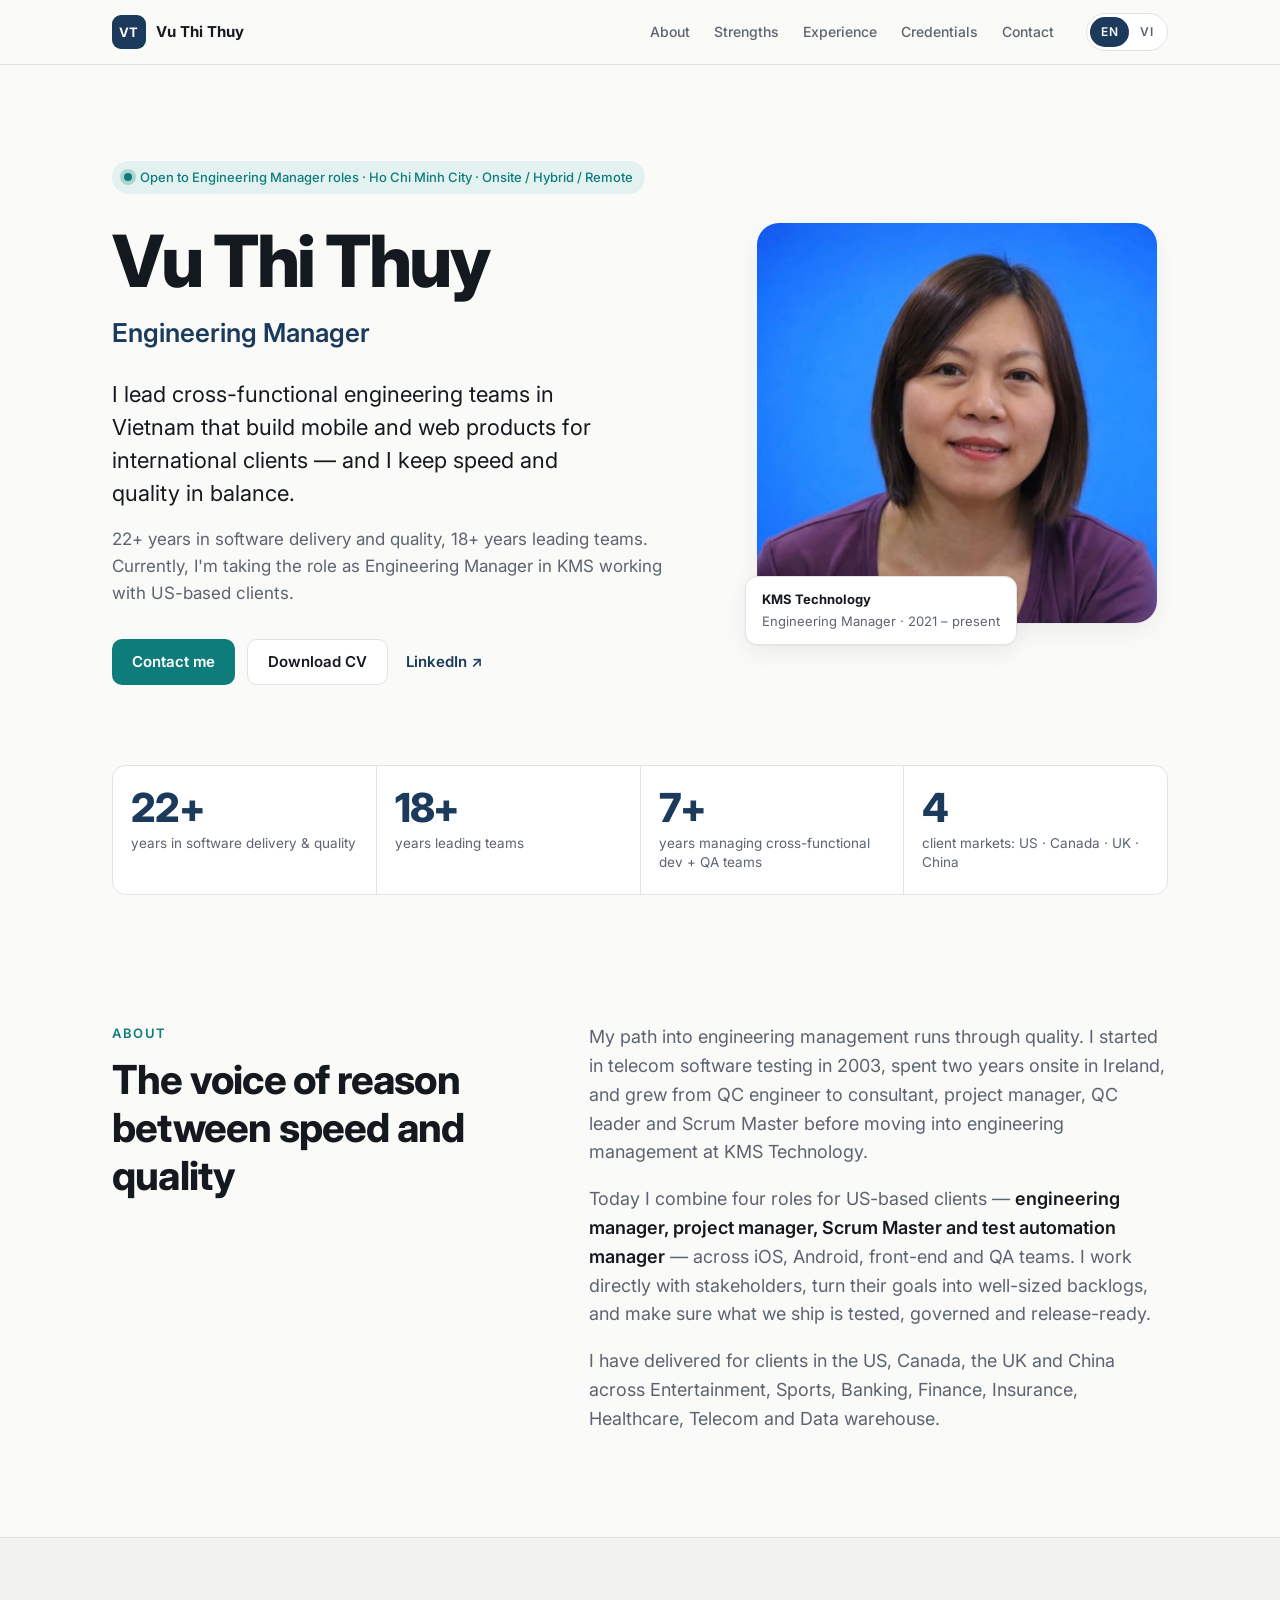
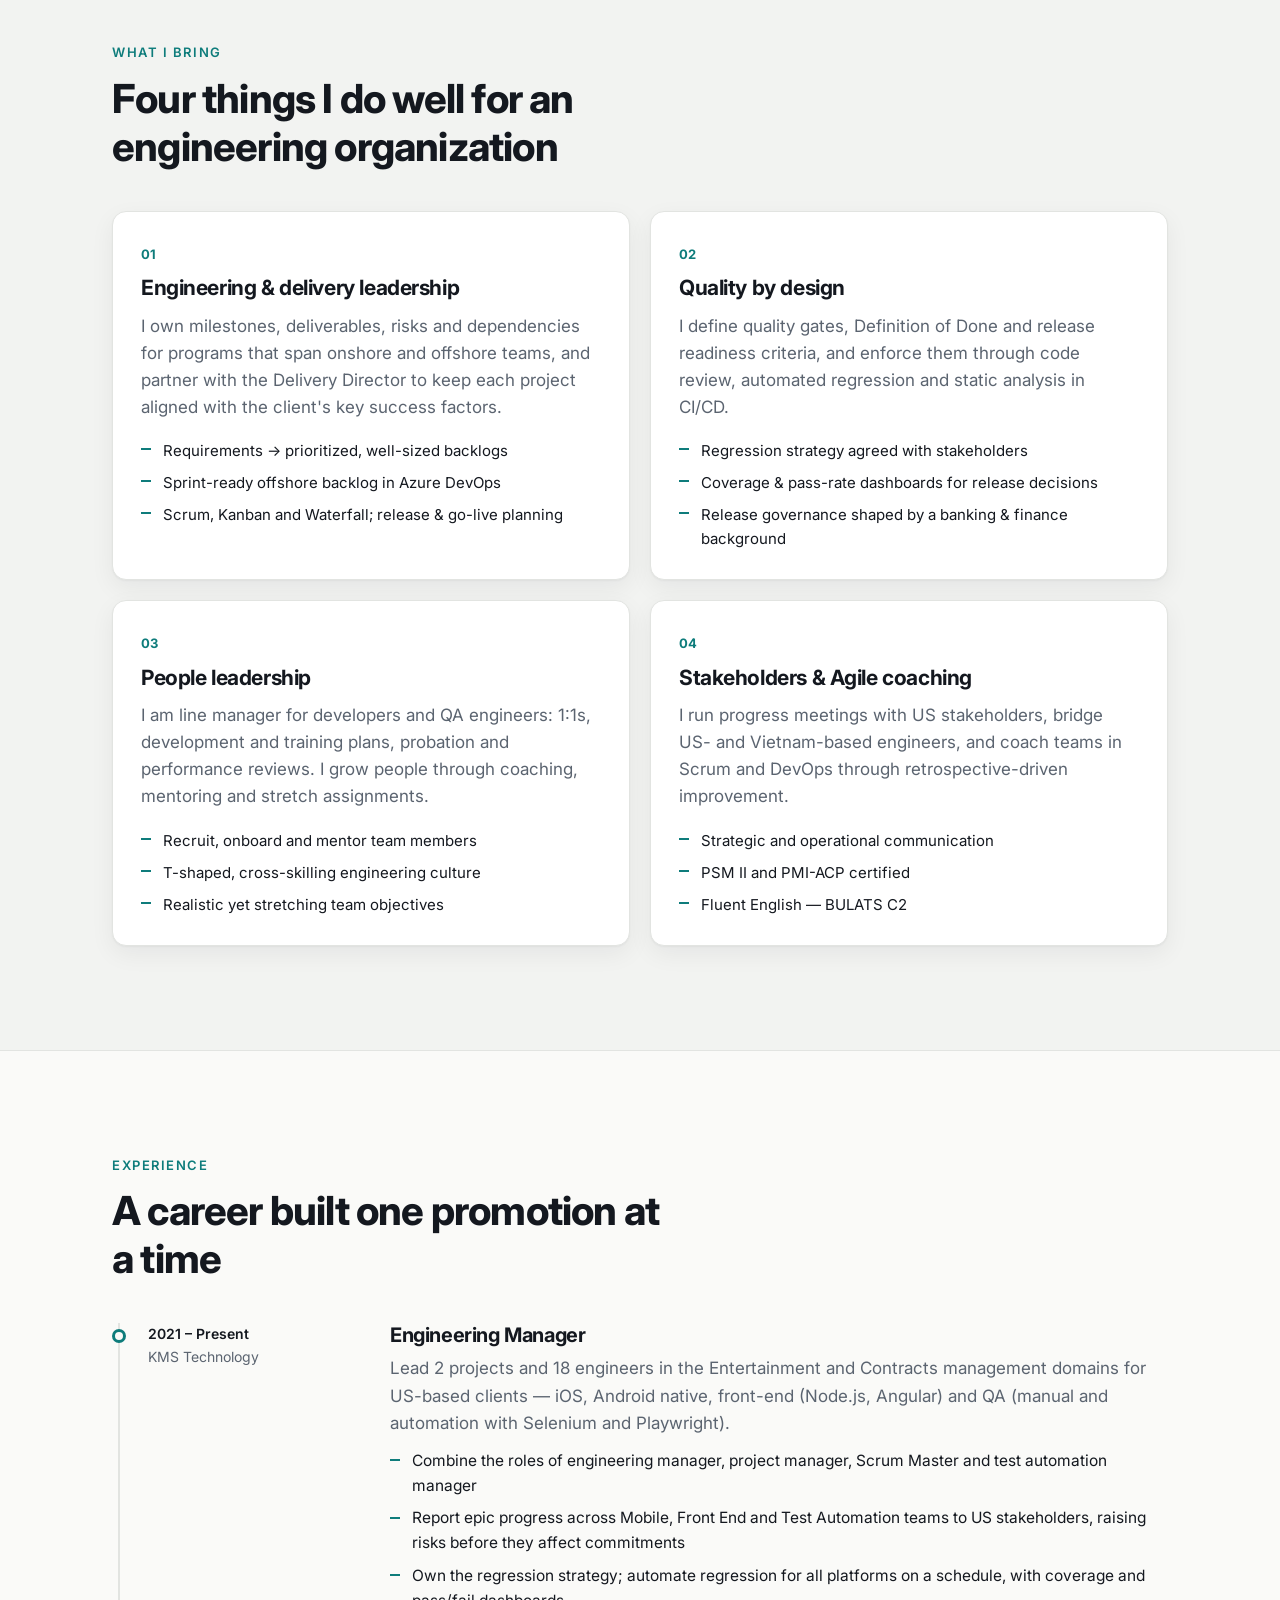
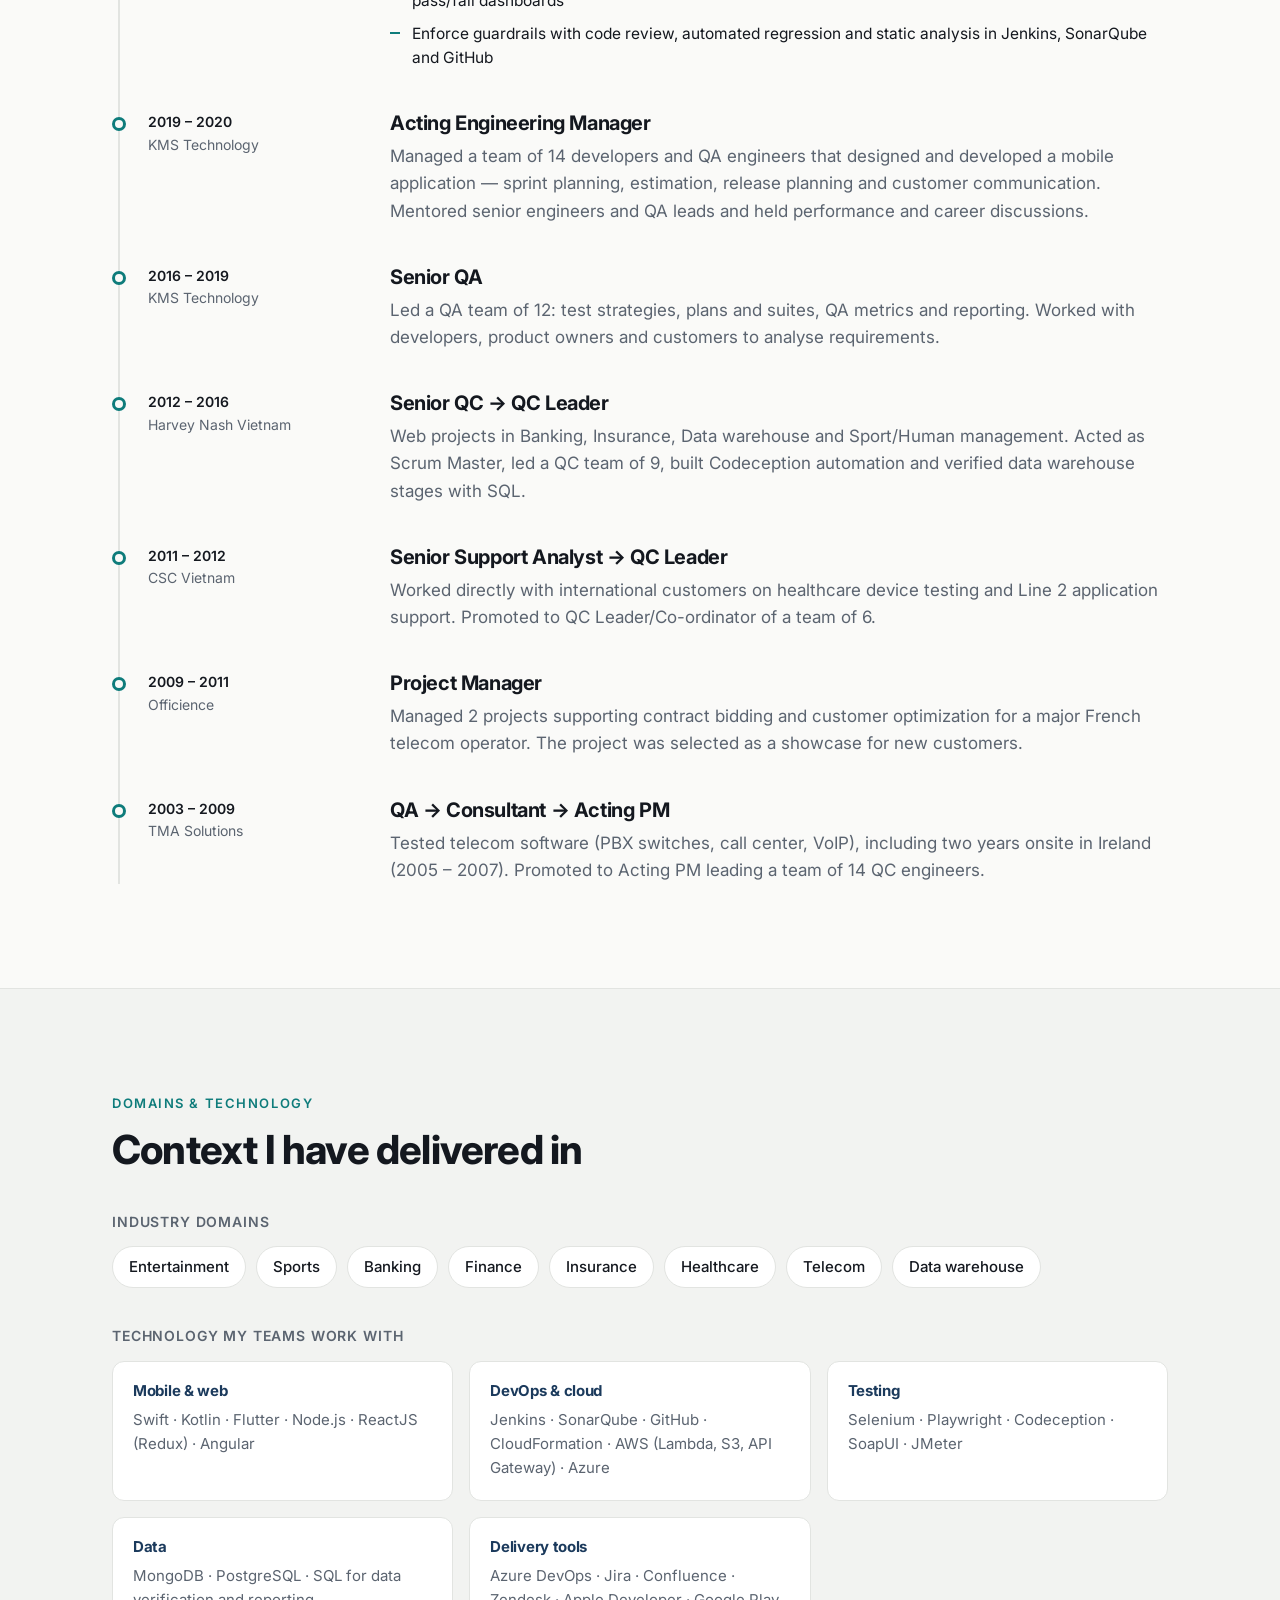
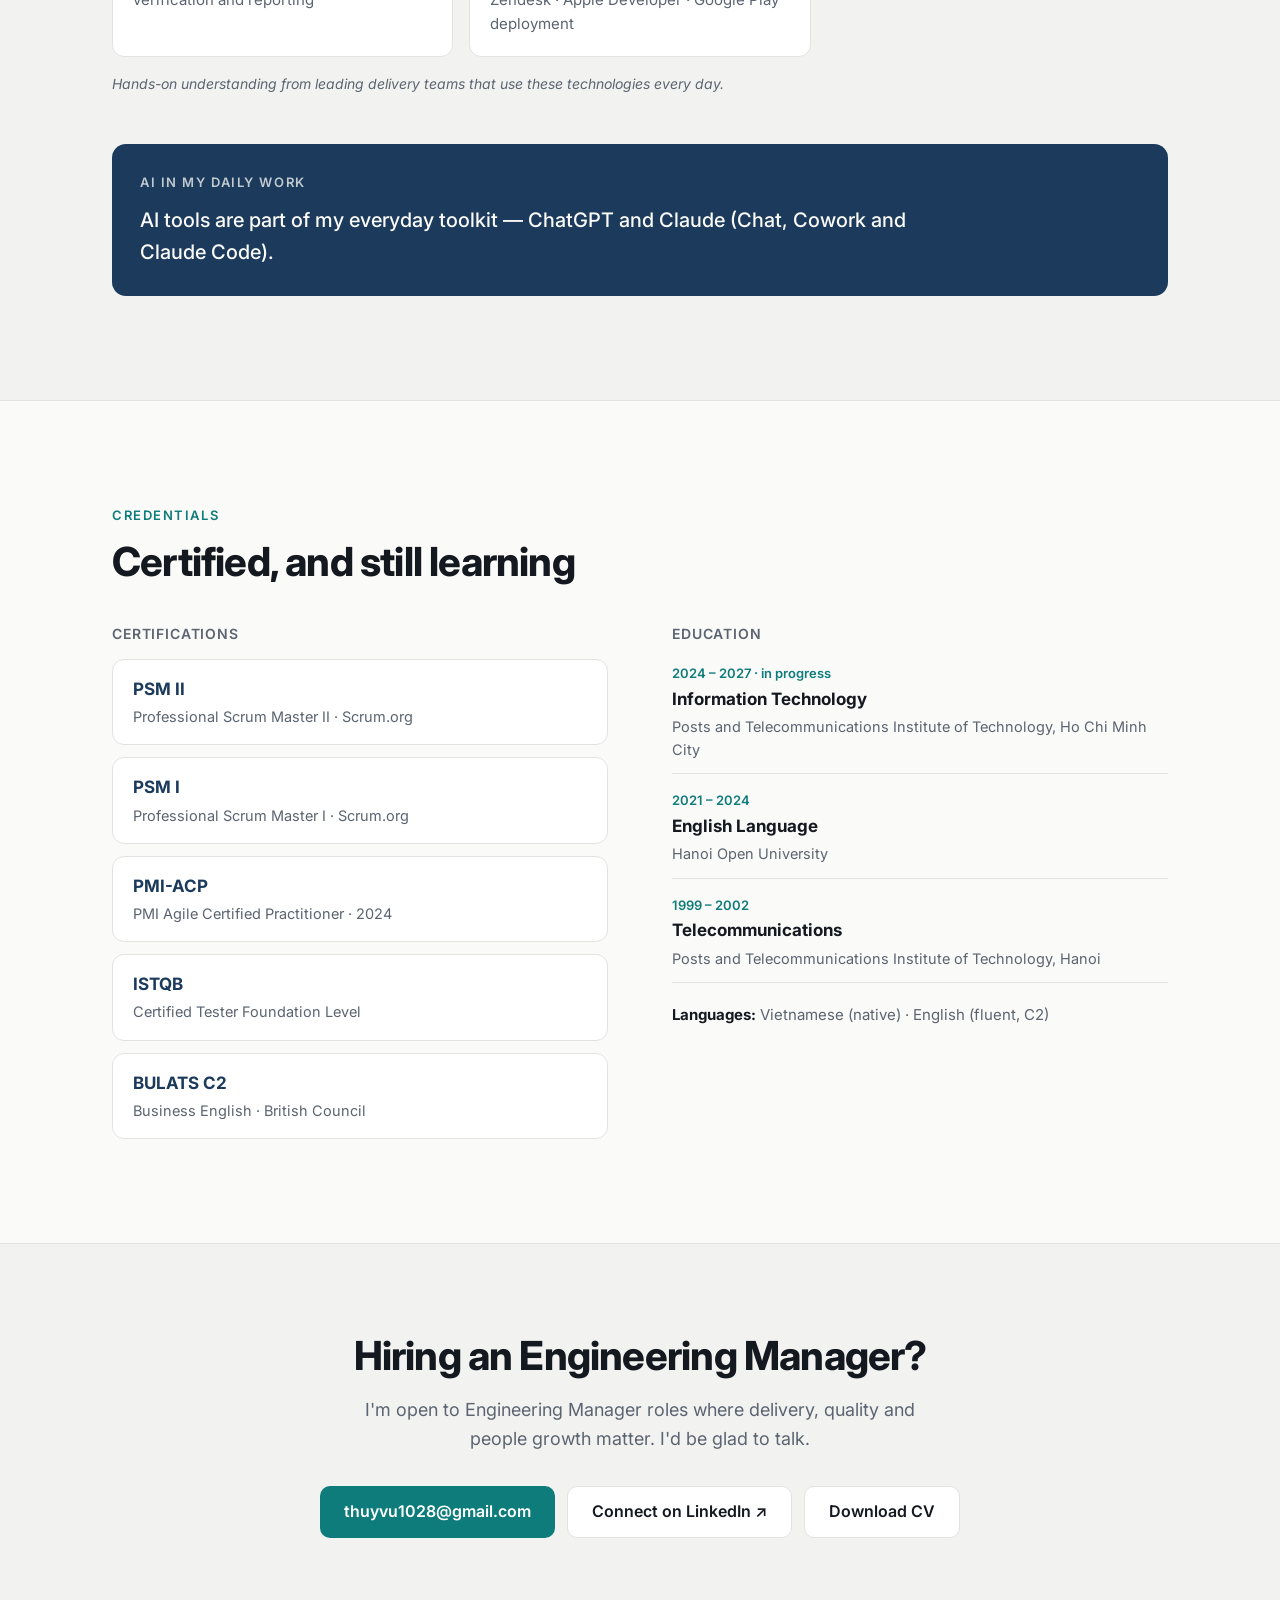
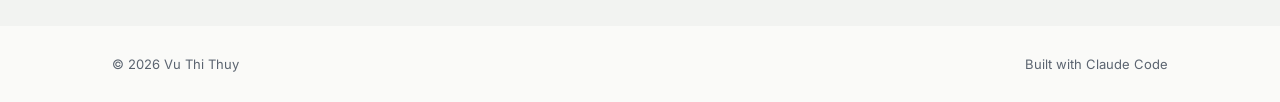
==== commit 56c978c6: "Trim hero summary, stats and growth callout" ====
--- a/index.html
+++ b/index.html
@@ -11,7 +11,7 @@
   <meta property="og:type" content="profile">
   <meta property="og:url" content="https://thuyvu-kms.github.io/">
   <meta property="og:title" content="Vu Thi Thuy — Engineering Manager">
-  <meta property="og:description" content="22+ years in software delivery and quality · 18+ years leading teams · 2 projects and 18 engineers today for US-based clients.">
+  <meta property="og:description" content="22+ years in software delivery and quality · 18+ years leading teams · Engineering Manager at KMS Technology working with US-based clients.">
   <meta property="og:image" content="https://thuyvu-kms.github.io/assets/og-image.png">
   <meta property="og:image:width" content="1200">
   <meta property="og:image:height" content="630">
@@ -78,7 +78,7 @@
           <h1>Vu Thi Thuy</h1>
           <p class="role" data-i18n="hero.role">Engineering Manager</p>
           <p class="lead" data-i18n="hero.lead">I lead cross-functional engineering teams in Vietnam that build mobile and web products for international clients — and I keep speed and quality in balance.</p>
-          <p class="sub" data-i18n="hero.sub">22+ years in software delivery and quality, 18+ years leading teams. Today I manage 2 projects and 18 engineers at KMS Technology for US-based clients.</p>
+          <p class="sub" data-i18n="hero.sub">22+ years in software delivery and quality, 18+ years leading teams. Currently, I'm taking the role as Engineering Manager in KMS working with US-based clients.</p>
           <div class="cta-row">
             <a class="btn btn-primary" href="mailto:thuyvu1028@gmail.com?subject=Engineering%20Manager%20opportunity" data-i18n="cta.contact">Contact me</a>
             <a class="btn btn-ghost" href="assets/Vu_Thi_Thuy_CV.pdf" download data-i18n="cta.cv">Download CV</a>
@@ -102,9 +102,7 @@
           <li><span class="num">22+</span><span class="label" data-i18n="stat.years">years in software delivery &amp; quality</span></li>
           <li><span class="num">18+</span><span class="label" data-i18n="stat.leading">years leading teams</span></li>
           <li><span class="num">7+</span><span class="label" data-i18n="stat.crossfn">years managing cross-functional dev + QA teams</span></li>
-          <li><span class="num">18</span><span class="label" data-i18n="stat.engineers">engineers across 2 projects today</span></li>
           <li><span class="num">4</span><span class="label" data-i18n="stat.markets">client markets: US · Canada · UK · China</span></li>
-          <li><span class="num">8</span><span class="label" data-i18n="stat.domains">industry domains, from banking to entertainment</span></li>
         </ul>
       </div>
     </section>
@@ -180,14 +178,6 @@
         <p class="eyebrow" data-i18n="exp.eyebrow">Experience</p>
         <h2 data-i18n="exp.title">A career built one promotion at a time</h2>
 
-        <aside class="callout reveal">
-          <p class="callout-title" data-i18n="exp.callout.title">From Senior QA to Engineering Manager in five years</p>
-          <ol class="growth">
-            <li><span class="g-year">2016</span><span class="g-text" data-i18n="exp.g1">Senior QA · QA team of 12</span></li>
-            <li><span class="g-year">2019</span><span class="g-text" data-i18n="exp.g2">Acting EM · 14 developers &amp; QA engineers</span></li>
-            <li><span class="g-year">2021</span><span class="g-text" data-i18n="exp.g3">Engineering Manager · 2 projects, 18 engineers</span></li>
-          </ol>
-        </aside>
 
         <ol class="timeline">
           <li class="job reveal">
@@ -295,7 +285,7 @@
         <div class="ai reveal">
           <div>
             <p class="eyebrow" data-i18n="ai.eyebrow">AI in my daily work</p>
-            <p class="ai-text" data-i18n="ai.text">AI tools are part of my everyday toolkit — ChatGPT and Claude (Chat, Cowork and Claude Code). This page itself was built with Claude Code.</p>
+            <p class="ai-text" data-i18n="ai.text">AI tools are part of my everyday toolkit — ChatGPT and Claude (Chat, Cowork and Claude Code).</p>
           </div>
         </div>
       </div>
--- a/styles.css
+++ b/styles.css
@@ -173,8 +173,7 @@
   border: 1px solid var(--line); border-radius: var(--radius); overflow: hidden;
   grid-template-columns: repeat(2, 1fr);
 }
-@media (min-width: 720px) { .stat-grid { grid-template-columns: repeat(3, 1fr); } }
-@media (min-width: 1040px) { .stat-grid { grid-template-columns: repeat(6, 1fr); } }
+@media (min-width: 900px) { .stat-grid { grid-template-columns: repeat(4, 1fr); } }
 .stat-grid li { background: var(--surface); padding: 22px 18px; display: flex; flex-direction: column; gap: 6px; }
 .num { font-size: clamp(32px, 4vw, 40px); font-weight: 800; color: var(--navy); letter-spacing: -0.03em; line-height: 1; }
 .label { font-size: 13.5px; color: var(--muted); line-height: 1.4; }
@@ -210,24 +209,7 @@
 }
 
 /* Experience */
-.callout {
-  margin-top: 40px; padding: 24px 28px; border-radius: var(--radius);
-  background: var(--accent-soft); border: 1px solid color-mix(in srgb, var(--accent) 30%, transparent);
-}
-.callout-title { font-weight: 700; font-size: 18px; margin-bottom: 18px; }
-.growth { display: grid; gap: 12px; }
-@media (min-width: 720px) { .growth { grid-template-columns: repeat(3, 1fr); gap: 0; } }
-.growth li { display: flex; flex-direction: column; gap: 2px; position: relative; }
-@media (min-width: 720px) {
-  .growth li { padding-right: 32px; }
-  .growth li:not(:last-child)::after {
-    content: "→"; position: absolute; right: 10px; top: 0; color: var(--accent); font-weight: 700;
-  }
-}
-.g-year { font-weight: 800; color: var(--accent); font-size: 20px; }
-.g-text { font-size: 15px; }
-
-.timeline { margin-top: 48px; border-left: 2px solid var(--line); margin-left: 6px; }
+.timeline { margin-top: 40px; border-left: 2px solid var(--line); margin-left: 6px; }
 .job { position: relative; padding: 0 0 40px 28px; display: grid; gap: 8px; }
 .job:last-child { padding-bottom: 0; }
 .job::before {
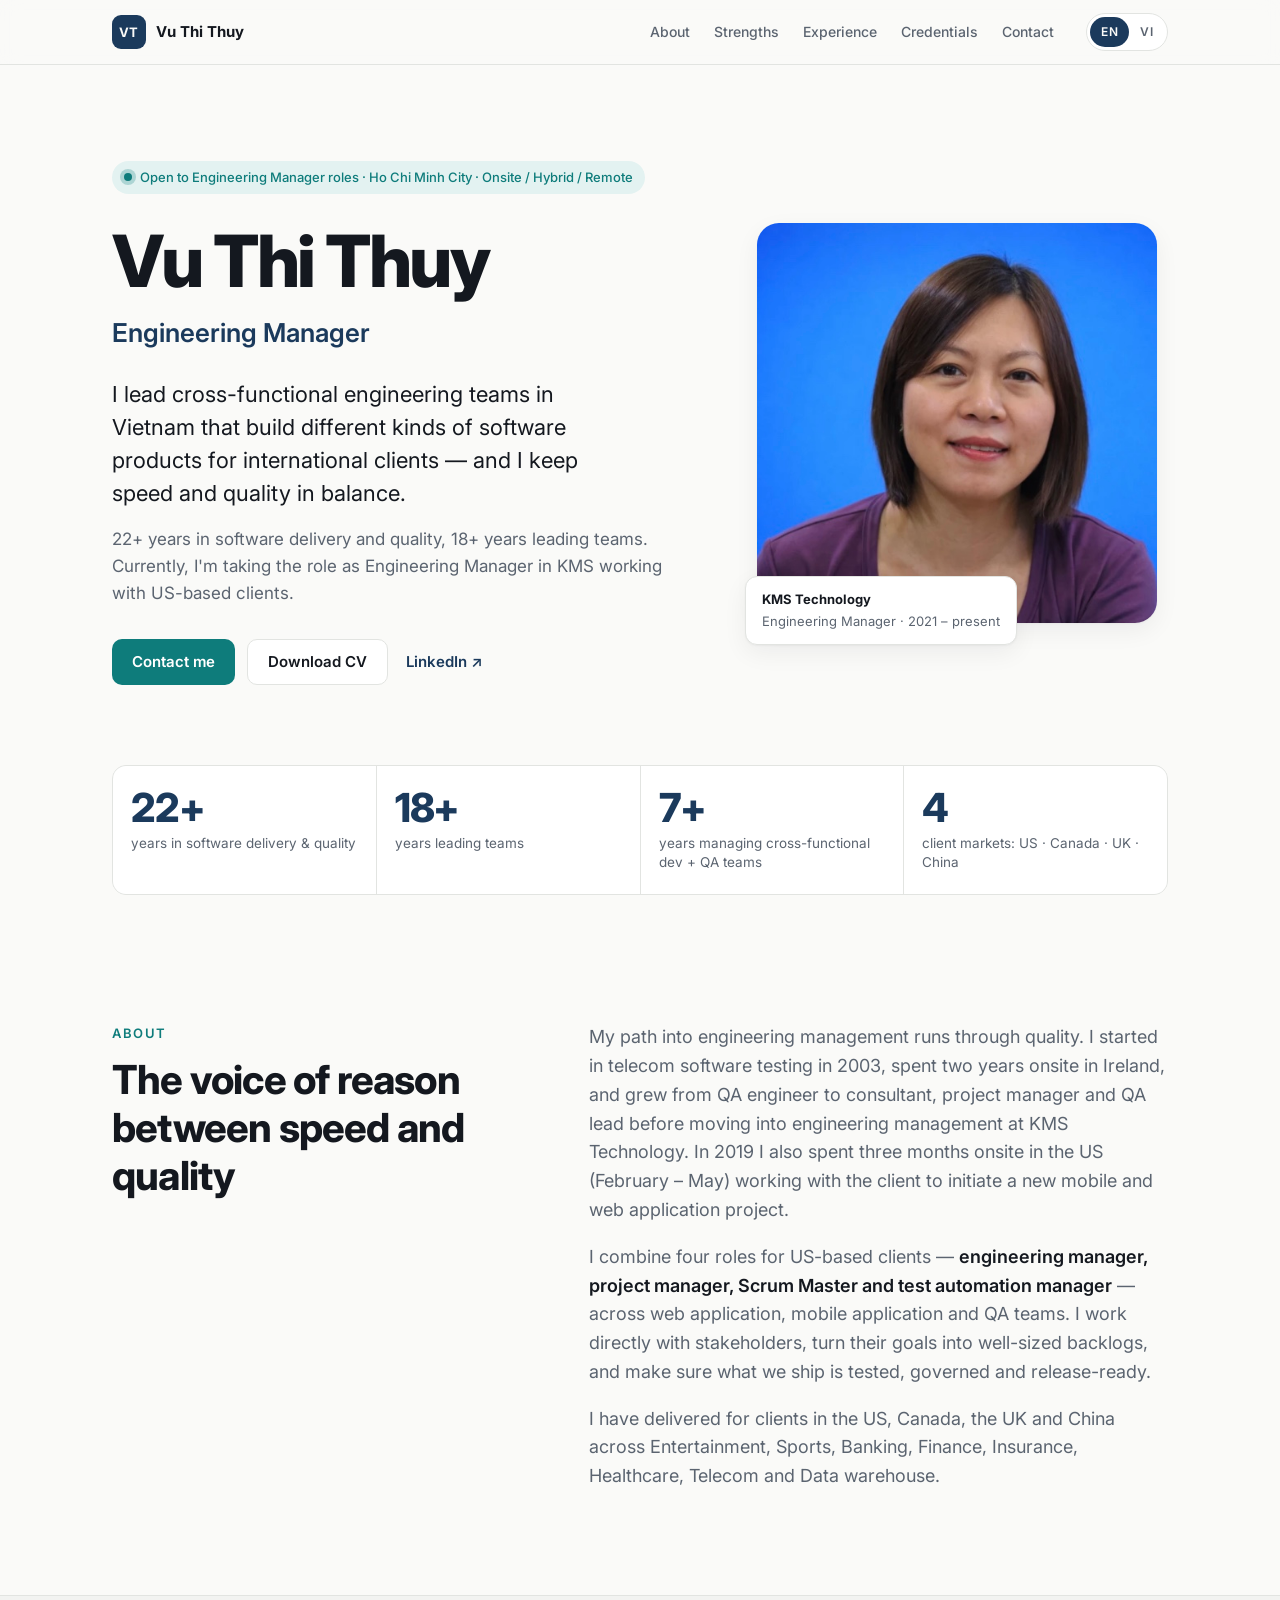
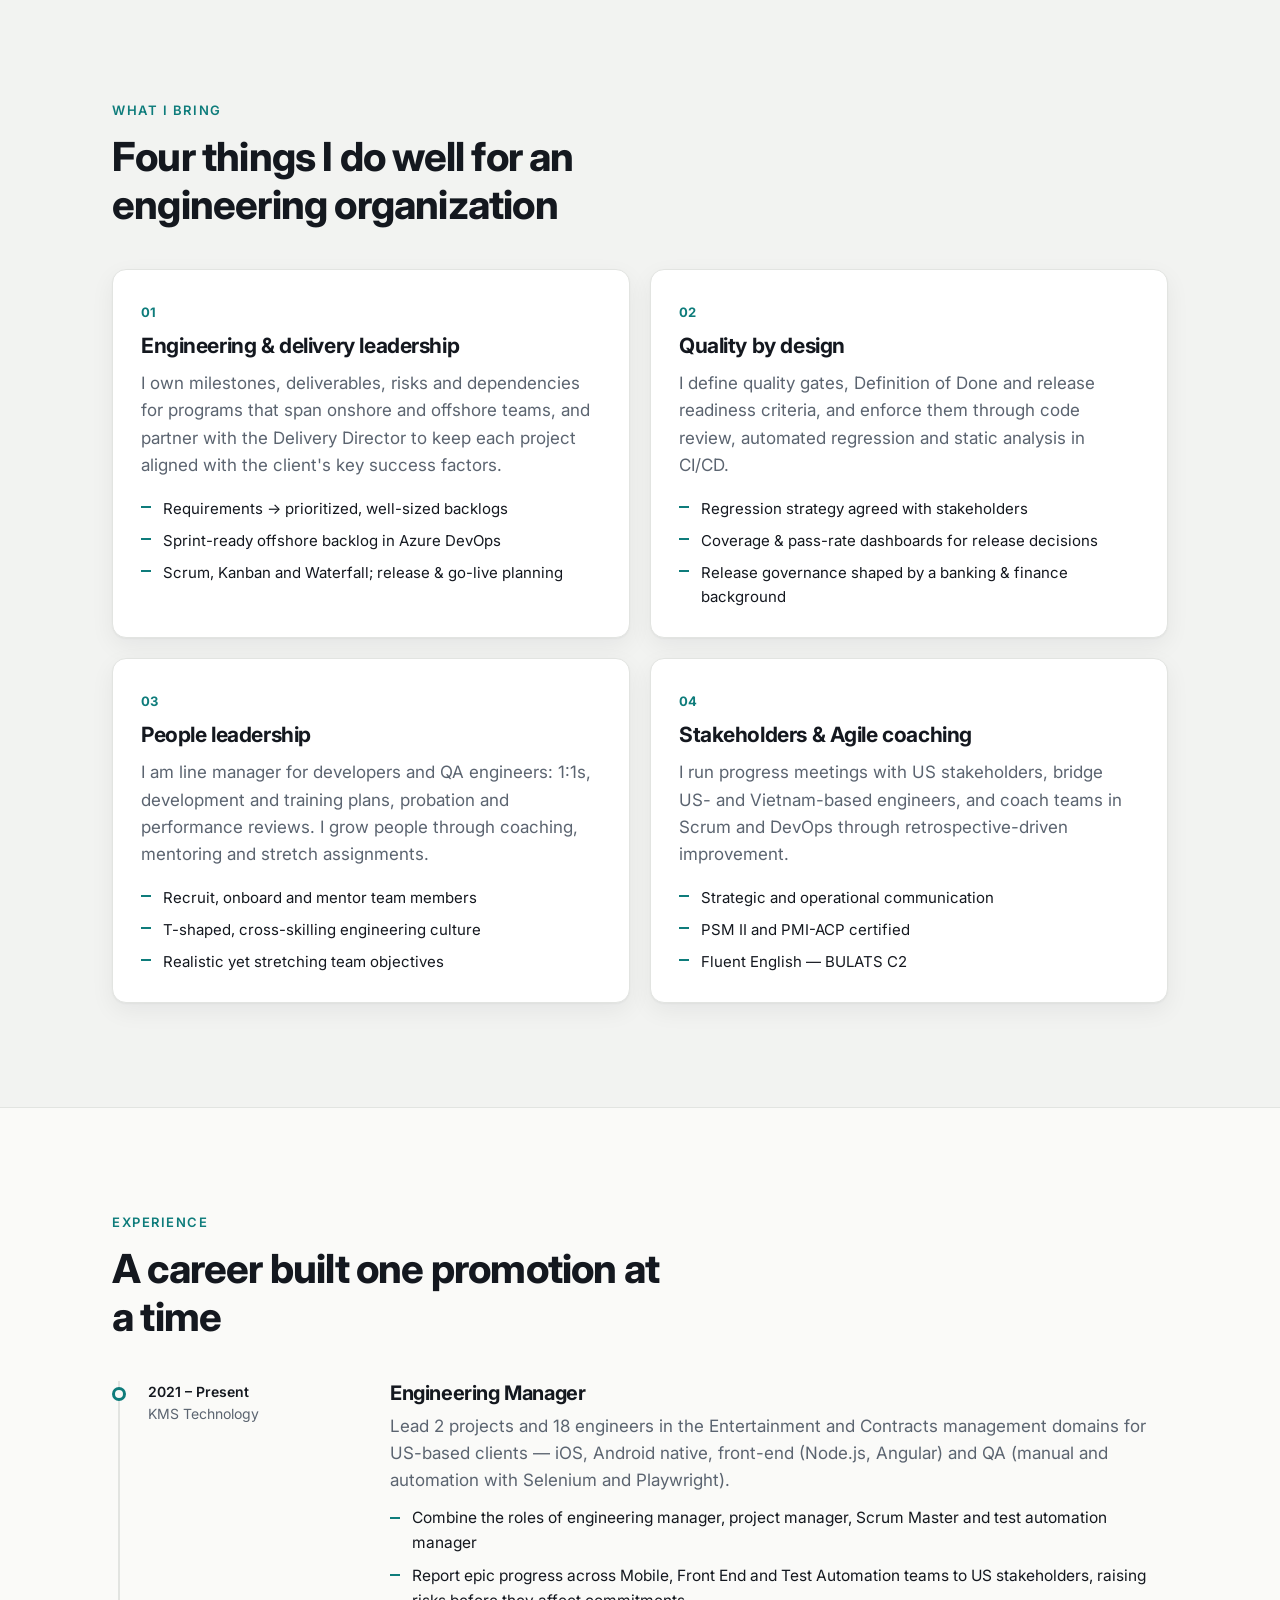
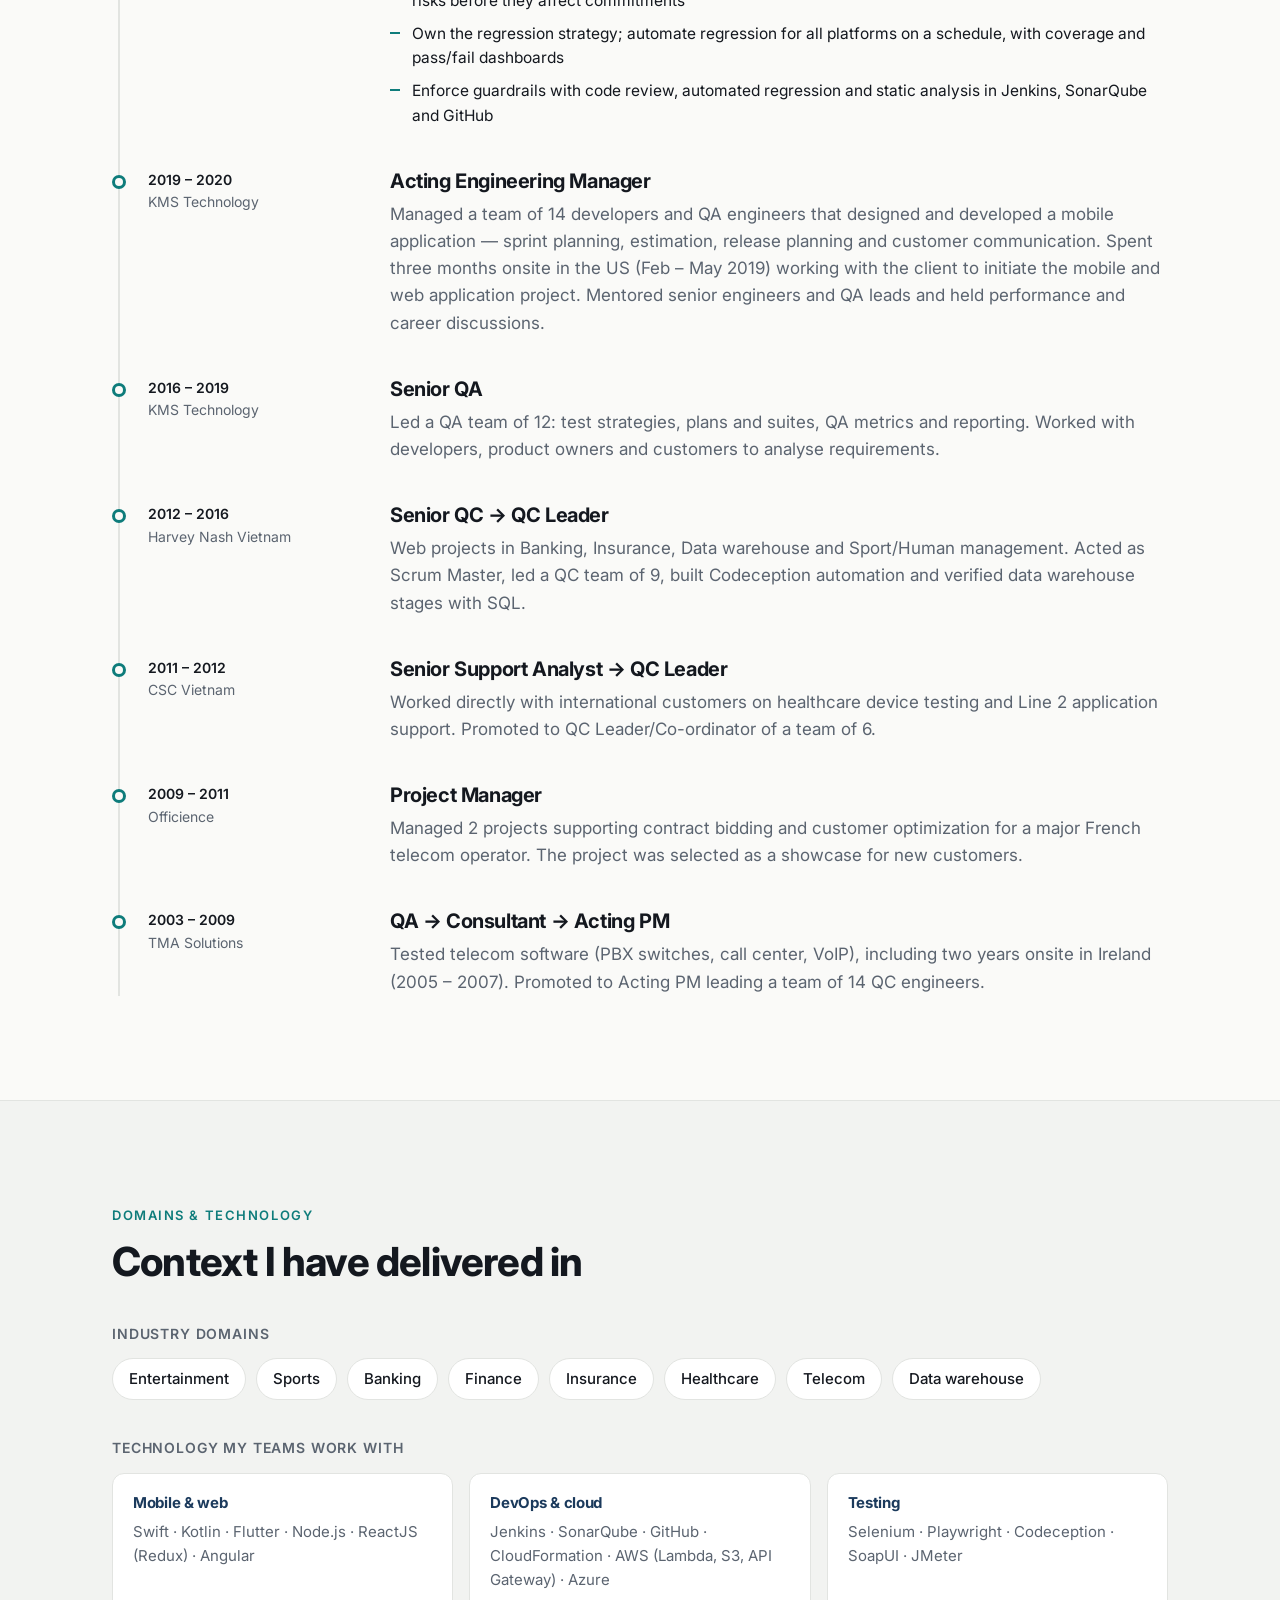
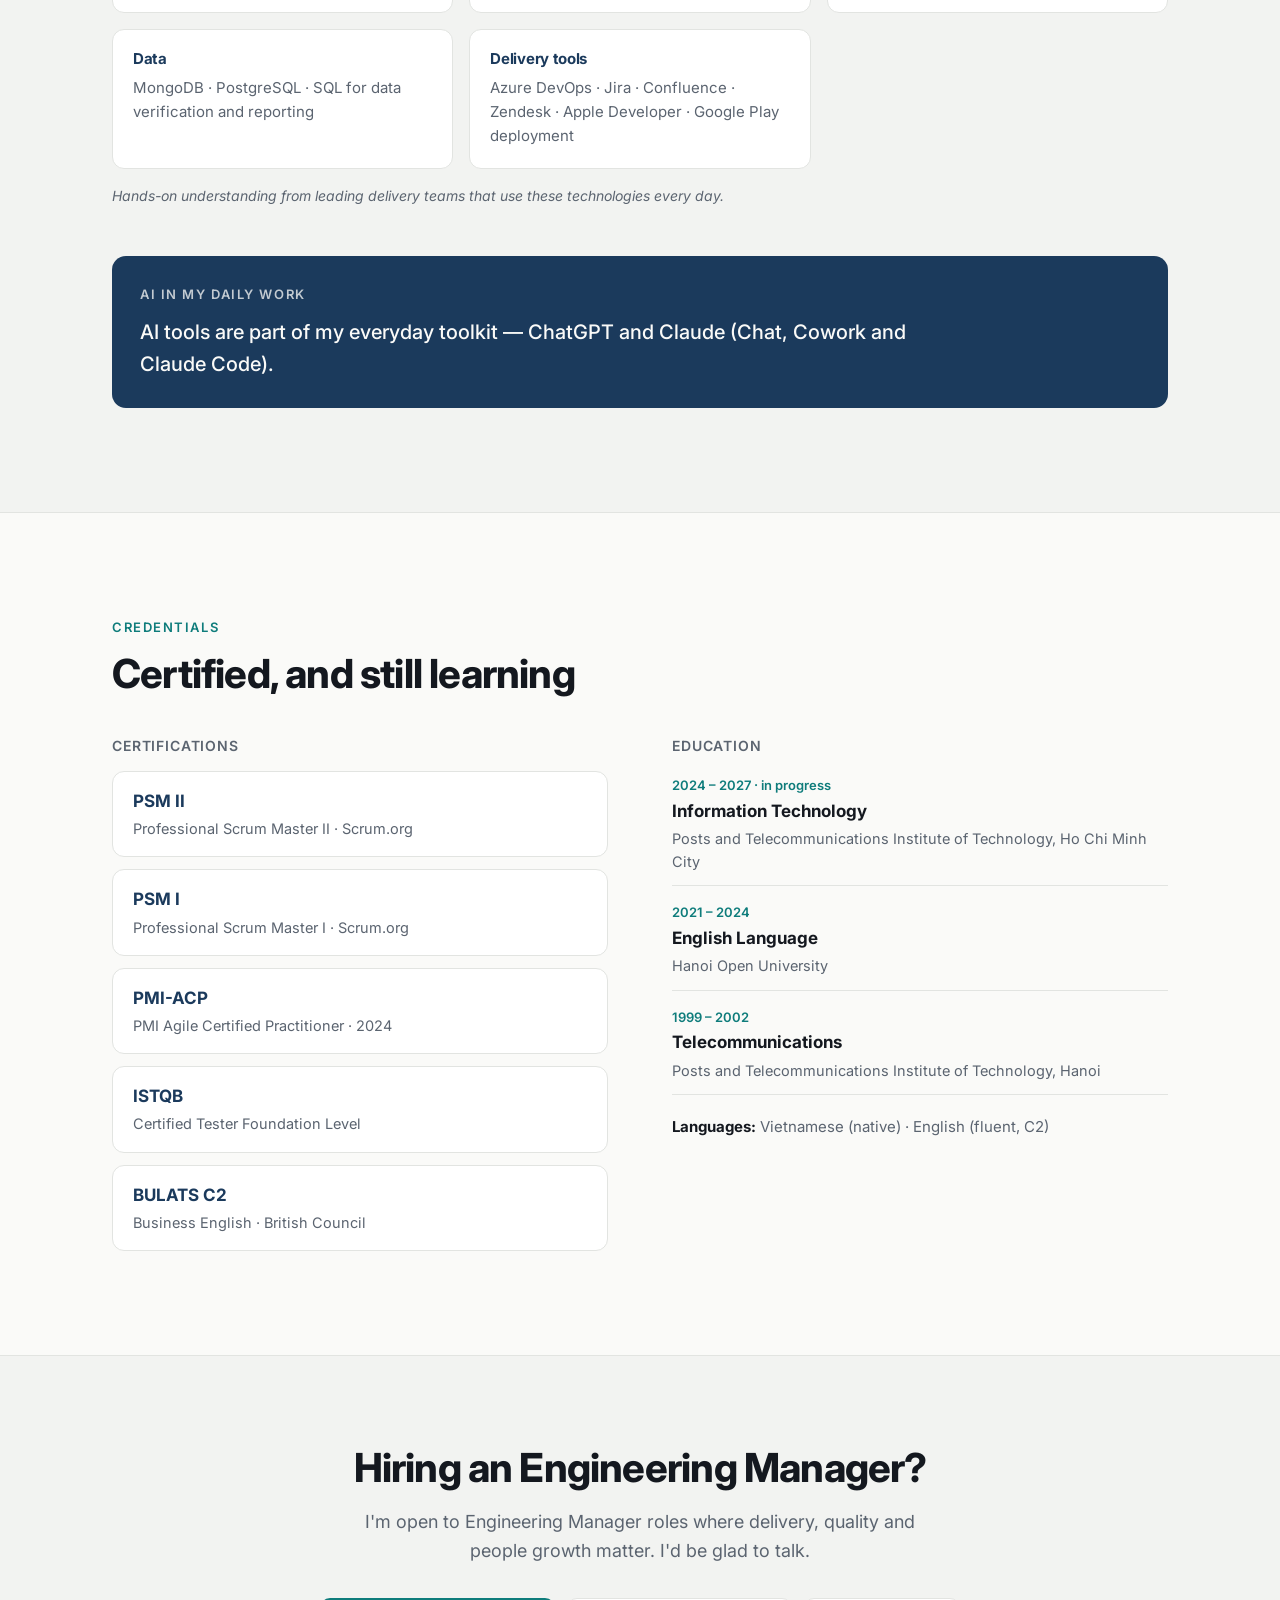
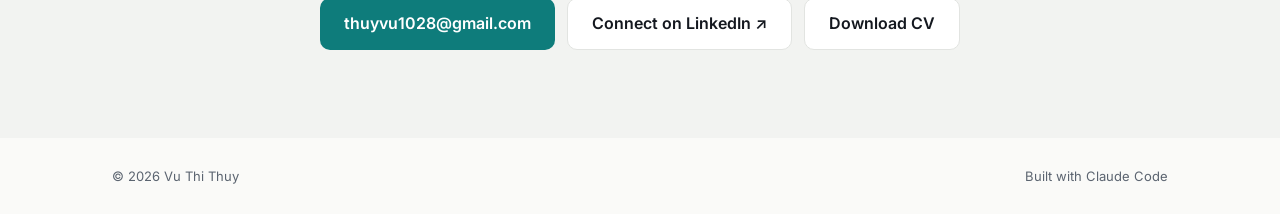
==== commit cf63b0ba: "Update hero and About wording, add US onsite" ====
--- a/index.html
+++ b/index.html
@@ -77,7 +77,7 @@
           <p class="status"><span class="dot" aria-hidden="true"></span><span data-i18n="hero.status">Open to Engineering Manager roles · Ho Chi Minh City · Onsite / Hybrid / Remote</span></p>
           <h1>Vu Thi Thuy</h1>
           <p class="role" data-i18n="hero.role">Engineering Manager</p>
-          <p class="lead" data-i18n="hero.lead">I lead cross-functional engineering teams in Vietnam that build mobile and web products for international clients — and I keep speed and quality in balance.</p>
+          <p class="lead" data-i18n="hero.lead">I lead cross-functional engineering teams in Vietnam that build different kinds of software products for international clients — and I keep speed and quality in balance.</p>
           <p class="sub" data-i18n="hero.sub">22+ years in software delivery and quality, 18+ years leading teams. Currently, I'm taking the role as Engineering Manager in KMS working with US-based clients.</p>
           <div class="cta-row">
             <a class="btn btn-primary" href="mailto:thuyvu1028@gmail.com?subject=Engineering%20Manager%20opportunity" data-i18n="cta.contact">Contact me</a>
@@ -115,8 +115,8 @@
           <h2 data-i18n="about.title">The voice of reason between speed and quality</h2>
         </div>
         <div class="prose">
-          <p data-i18n="about.p1">My path into engineering management runs through quality. I started in telecom software testing in 2003, spent two years onsite in Ireland, and grew from QC engineer to consultant, project manager, QC leader and Scrum Master before moving into engineering management at KMS Technology.</p>
-          <p data-i18n="about.p2">Today I combine four roles for US-based clients — <strong>engineering manager, project manager, Scrum Master and test automation manager</strong> — across iOS, Android, front-end and QA teams. I work directly with stakeholders, turn their goals into well-sized backlogs, and make sure what we ship is tested, governed and release-ready.</p>
+          <p data-i18n="about.p1">My path into engineering management runs through quality. I started in telecom software testing in 2003, spent two years onsite in Ireland, and grew from QA engineer to consultant, project manager and QA lead before moving into engineering management at KMS Technology. In 2019 I also spent three months onsite in the US (February – May) working with the client to initiate a new mobile and web application project.</p>
+          <p data-i18n="about.p2">I combine four roles for US-based clients — <strong>engineering manager, project manager, Scrum Master and test automation manager</strong> — across web application, mobile application and QA teams. I work directly with stakeholders, turn their goals into well-sized backlogs, and make sure what we ship is tested, governed and release-ready.</p>
           <p data-i18n="about.p3">I have delivered for clients in the US, Canada, the UK and China across Entertainment, Sports, Banking, Finance, Insurance, Healthcare, Telecom and Data warehouse.</p>
         </div>
       </div>
@@ -197,7 +197,7 @@
             <div class="job-meta"><span class="job-date">2019 – 2020</span><span class="job-co">KMS Technology</span></div>
             <div class="job-body">
               <h3 data-i18n="exp.2.title">Acting Engineering Manager</h3>
-              <p data-i18n="exp.2.body">Managed a team of 14 developers and QA engineers that designed and developed a mobile application — sprint planning, estimation, release planning and customer communication. Mentored senior engineers and QA leads and held performance and career discussions.</p>
+              <p data-i18n="exp.2.body">Managed a team of 14 developers and QA engineers that designed and developed a mobile application — sprint planning, estimation, release planning and customer communication. Spent three months onsite in the US (Feb – May 2019) working with the client to initiate the mobile and web application project. Mentored senior engineers and QA leads and held performance and career discussions.</p>
             </div>
           </li>
           <li class="job reveal">
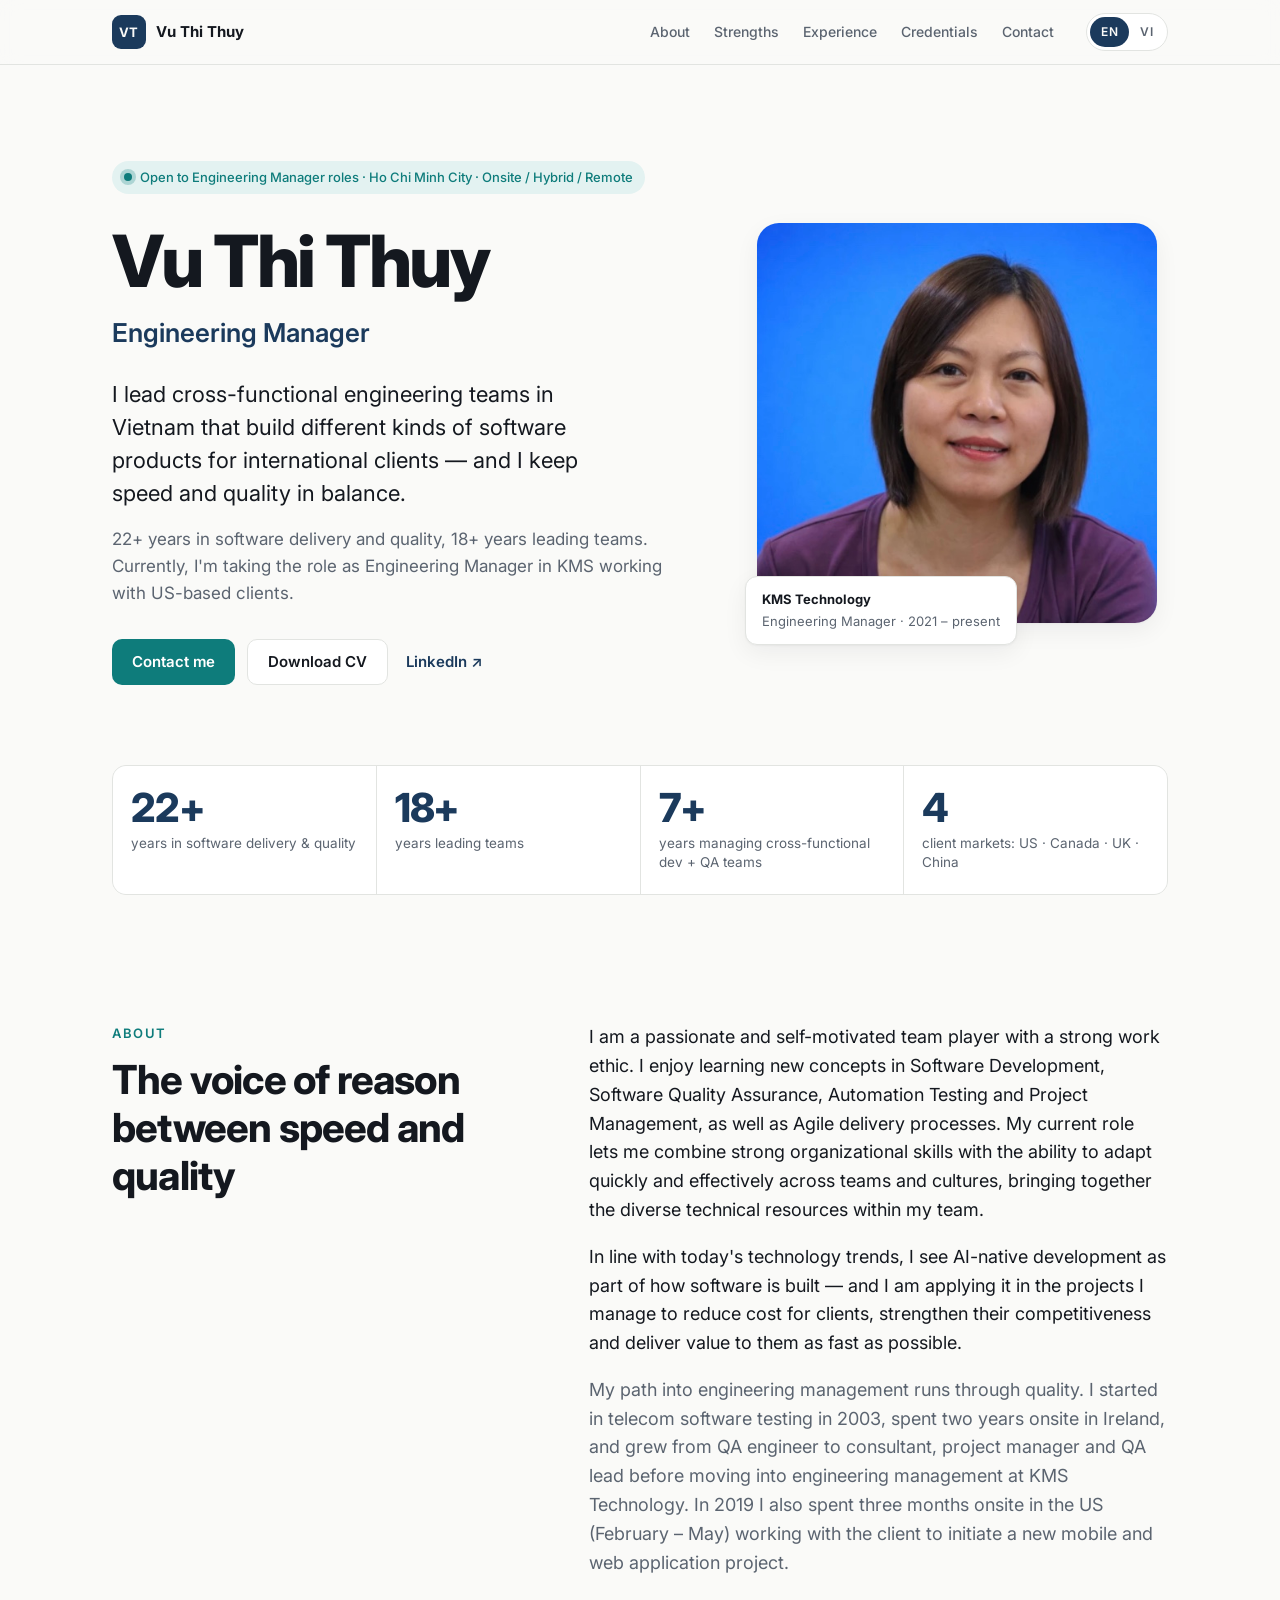
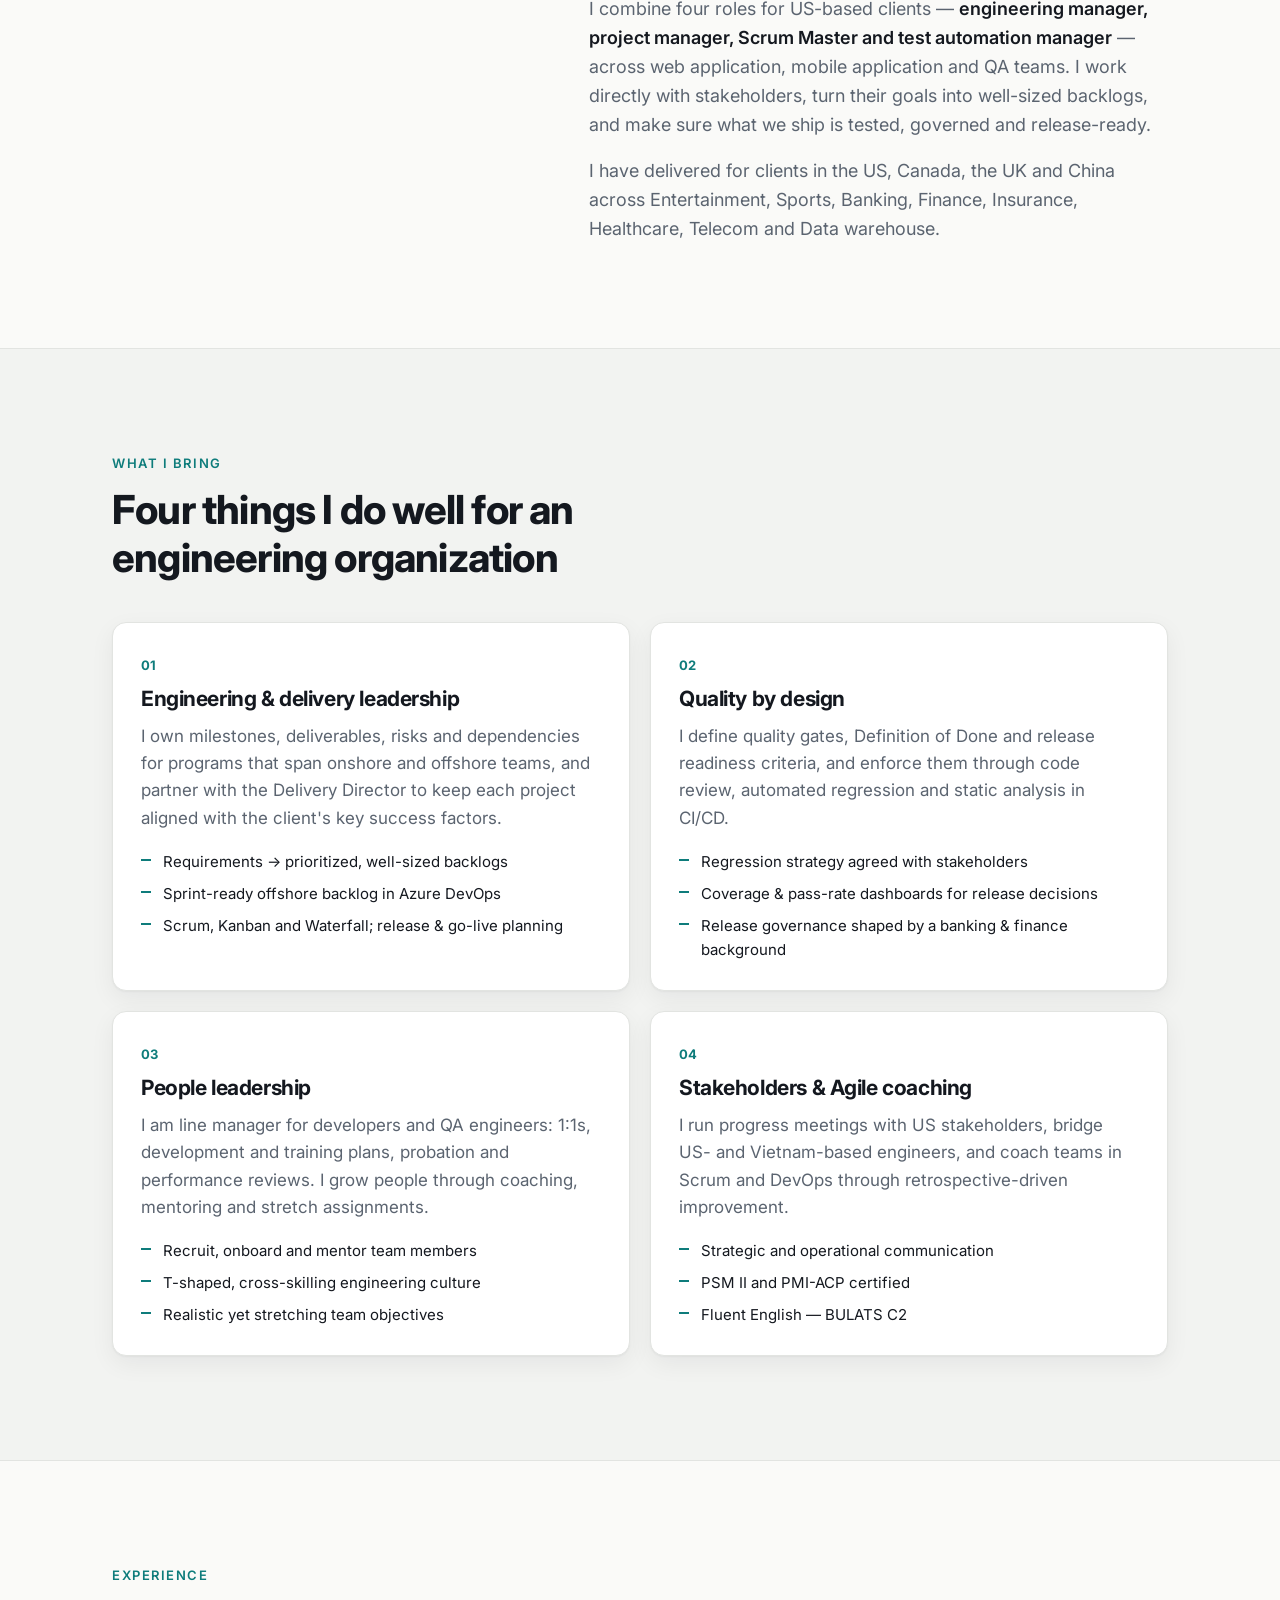
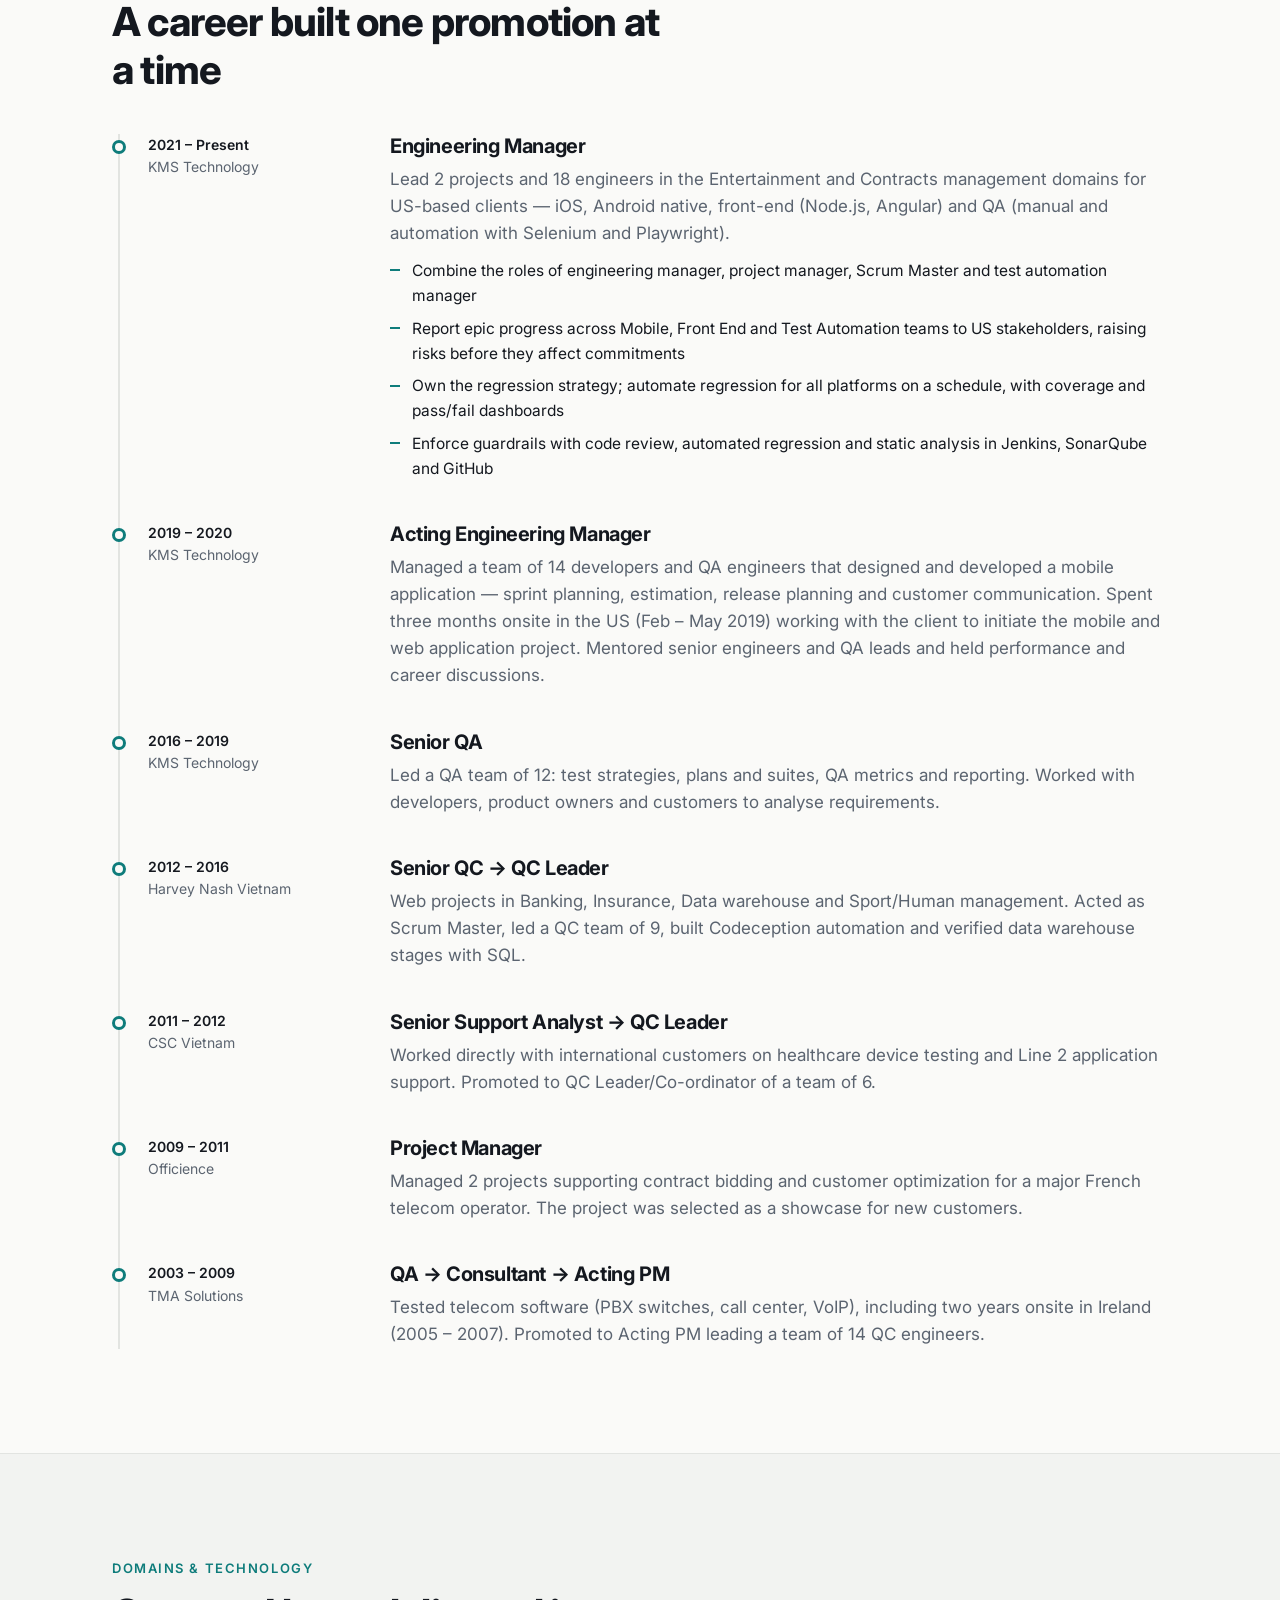
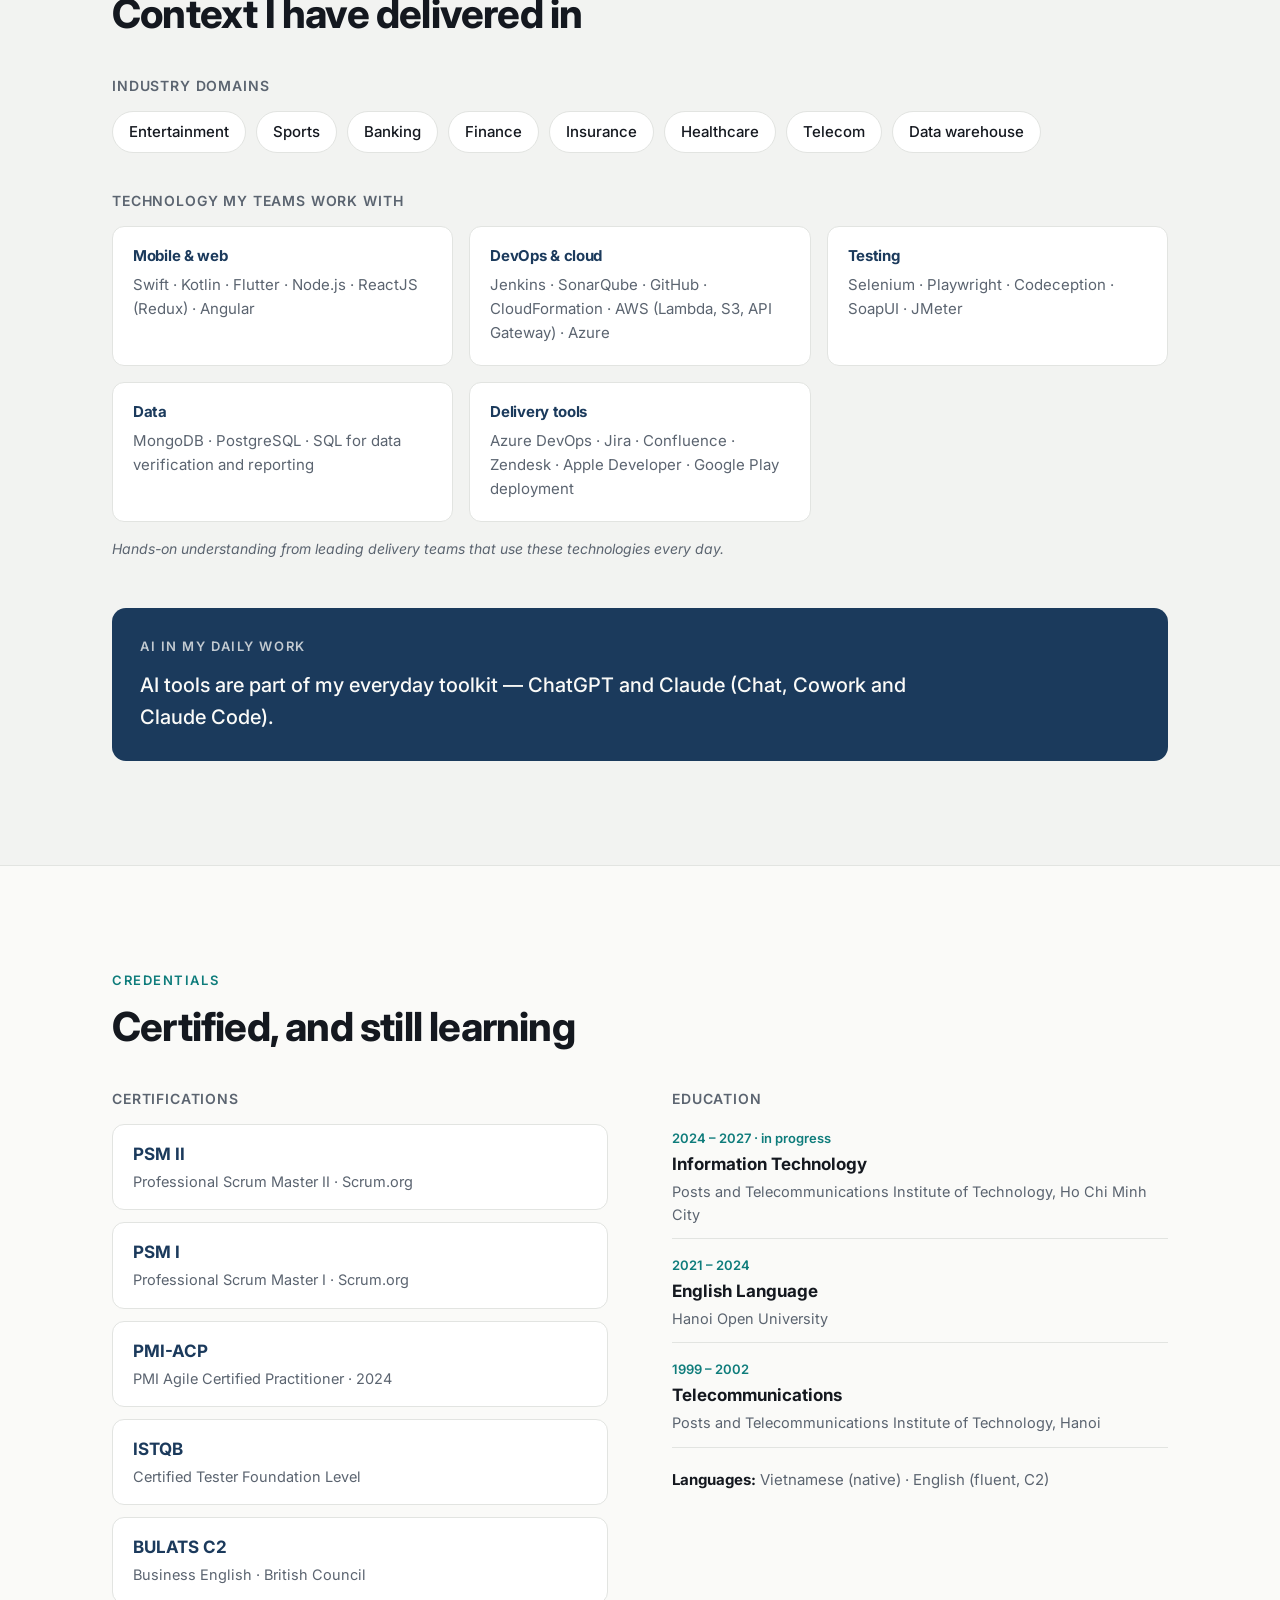
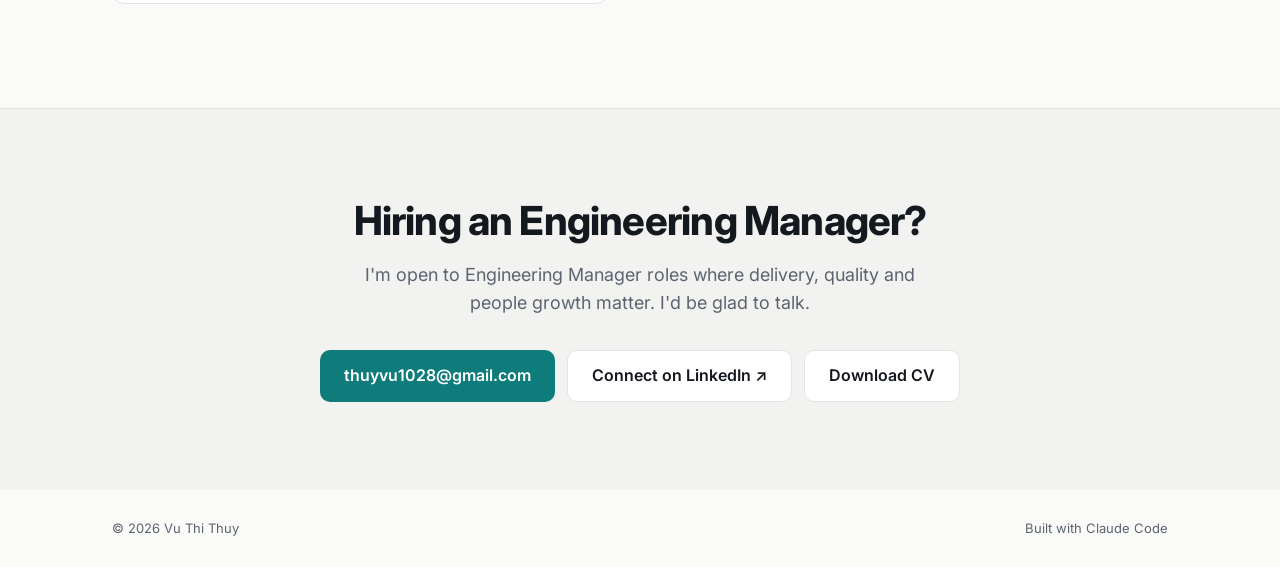
==== commit 5696476f: "Add self-introduction and AI-native paragraphs to About" ====
--- a/index.html
+++ b/index.html
@@ -115,6 +115,8 @@
           <h2 data-i18n="about.title">The voice of reason between speed and quality</h2>
         </div>
         <div class="prose">
+          <p class="intro" data-i18n="about.intro">I am a passionate and self-motivated team player with a strong work ethic. I enjoy learning new concepts in Software Development, Software Quality Assurance, Automation Testing and Project Management, as well as Agile delivery processes. My current role lets me combine strong organizational skills with the ability to adapt quickly and effectively across teams and cultures, bringing together the diverse technical resources within my team.</p>
+          <p class="intro" data-i18n="about.ai">In line with today's technology trends, I see AI-native development as part of how software is built — and I am applying it in the projects I manage to reduce cost for clients, strengthen their competitiveness and deliver value to them as fast as possible.</p>
           <p data-i18n="about.p1">My path into engineering management runs through quality. I started in telecom software testing in 2003, spent two years onsite in Ireland, and grew from QA engineer to consultant, project manager and QA lead before moving into engineering management at KMS Technology. In 2019 I also spent three months onsite in the US (February – May) working with the client to initiate a new mobile and web application project.</p>
           <p data-i18n="about.p2">I combine four roles for US-based clients — <strong>engineering manager, project manager, Scrum Master and test automation manager</strong> — across web application, mobile application and QA teams. I work directly with stakeholders, turn their goals into well-sized backlogs, and make sure what we ship is tested, governed and release-ready.</p>
           <p data-i18n="about.p3">I have delivered for clients in the US, Canada, the UK and China across Entertainment, Sports, Banking, Finance, Insurance, Healthcare, Telecom and Data warehouse.</p>
--- a/styles.css
+++ b/styles.css
@@ -191,6 +191,7 @@
 .prose p + p { margin-top: 18px; }
 .prose p { color: var(--muted); font-size: 18px; }
 .prose strong { color: var(--text); font-weight: 600; }
+.prose p.intro { color: var(--text); }
 
 /* Pillars */
 .pillars { display: grid; gap: 20px; margin-top: 40px; }
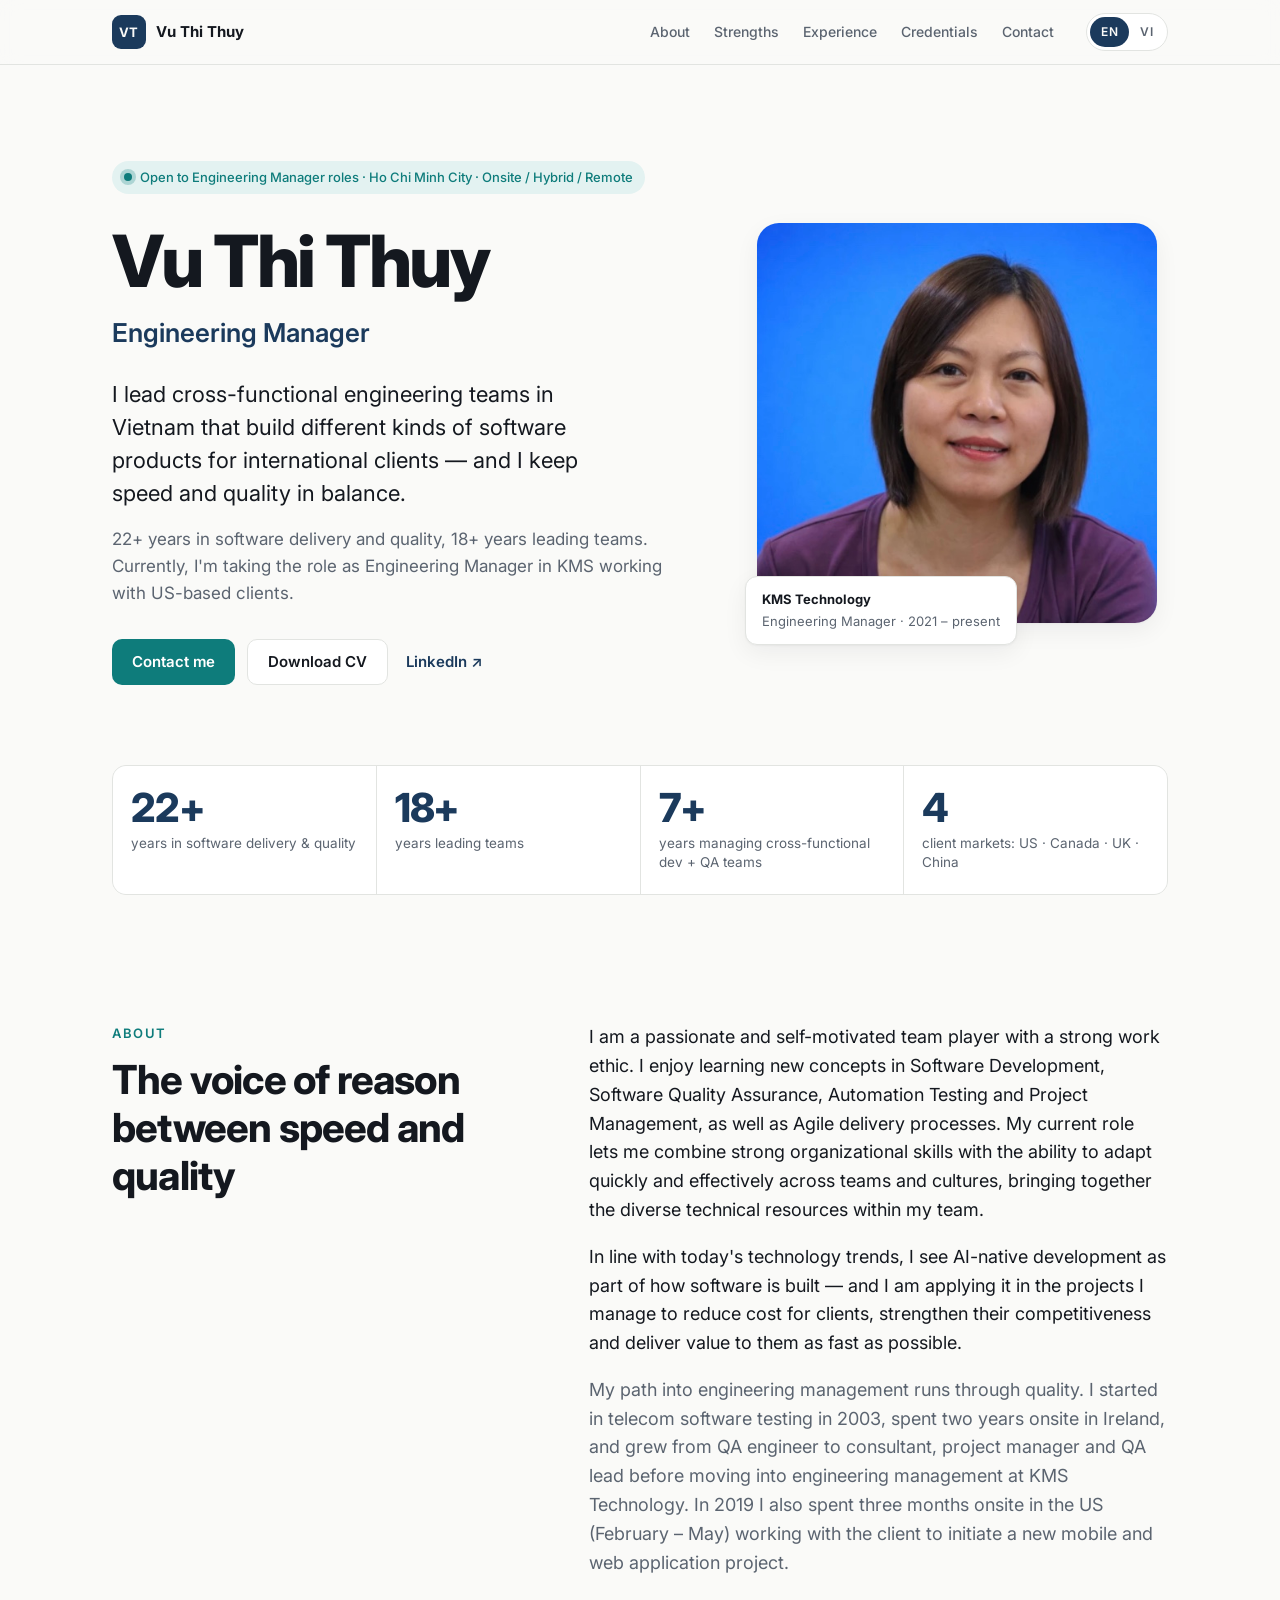
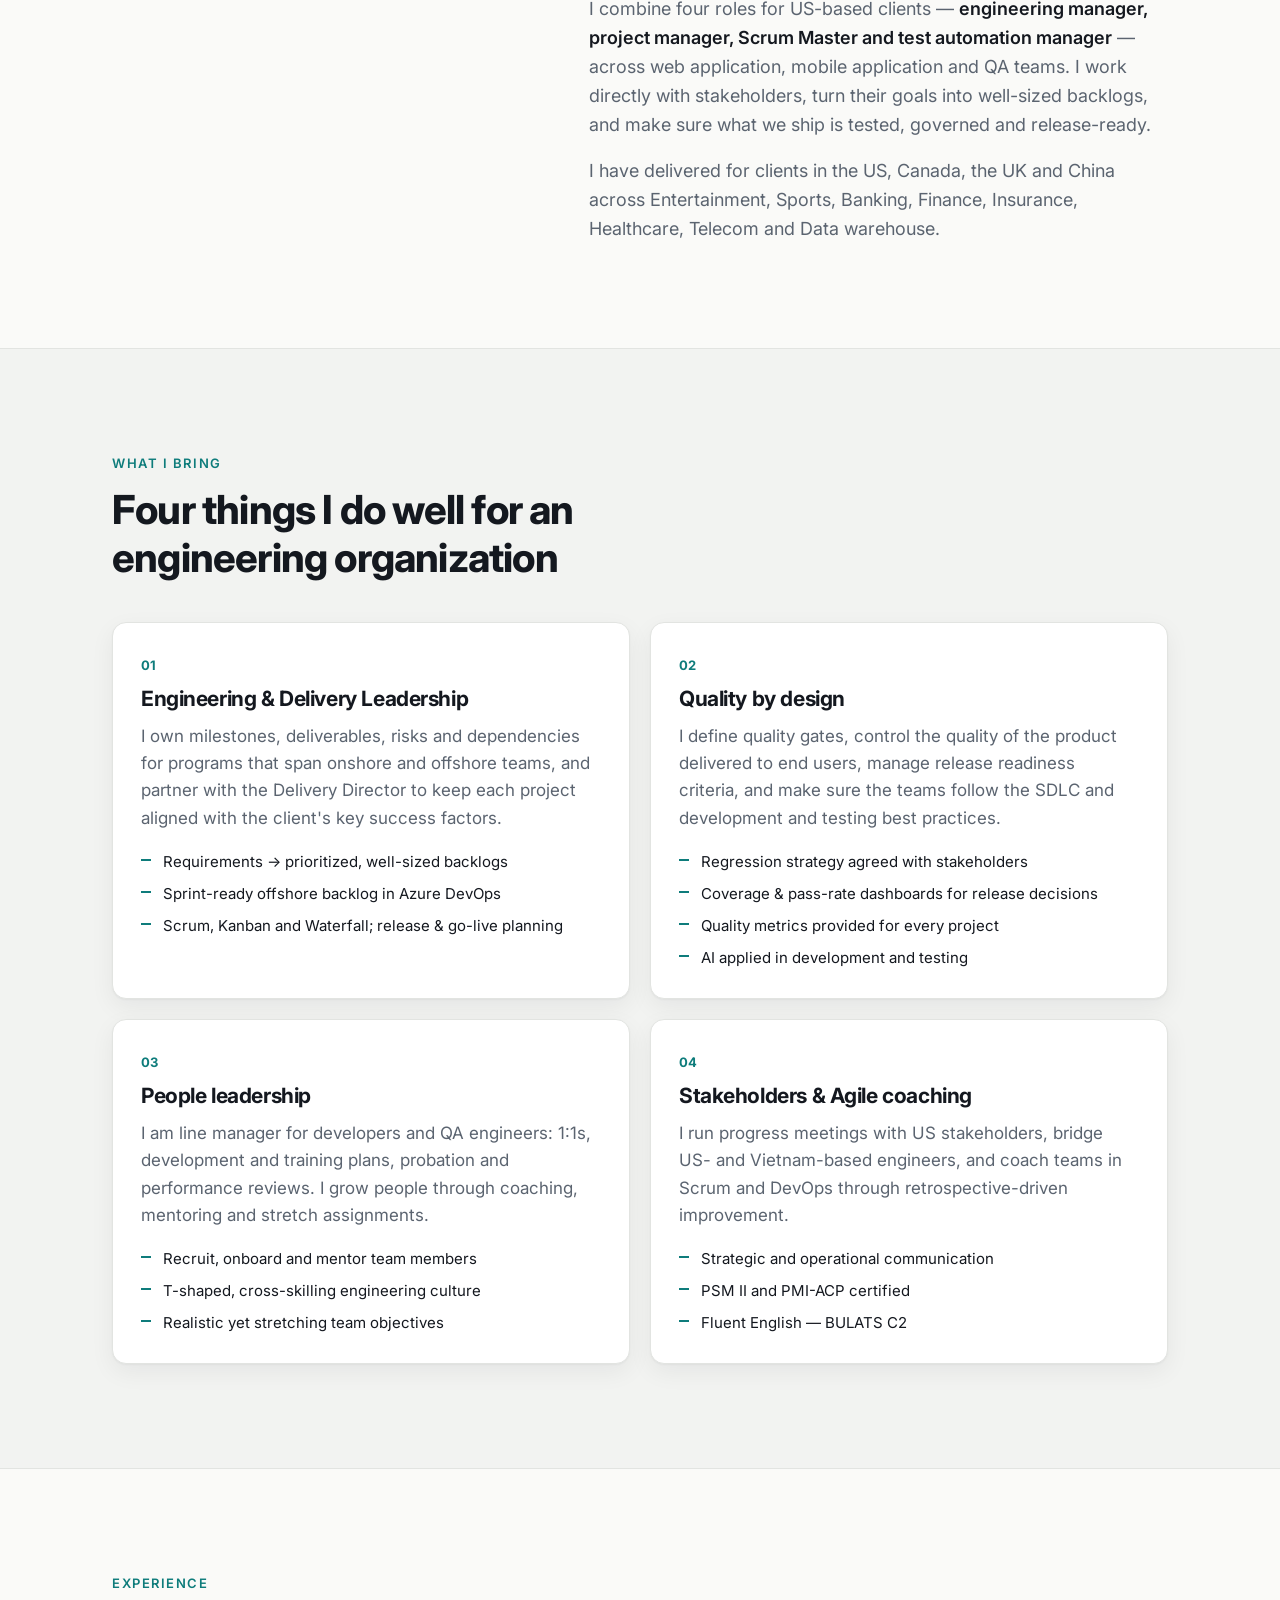
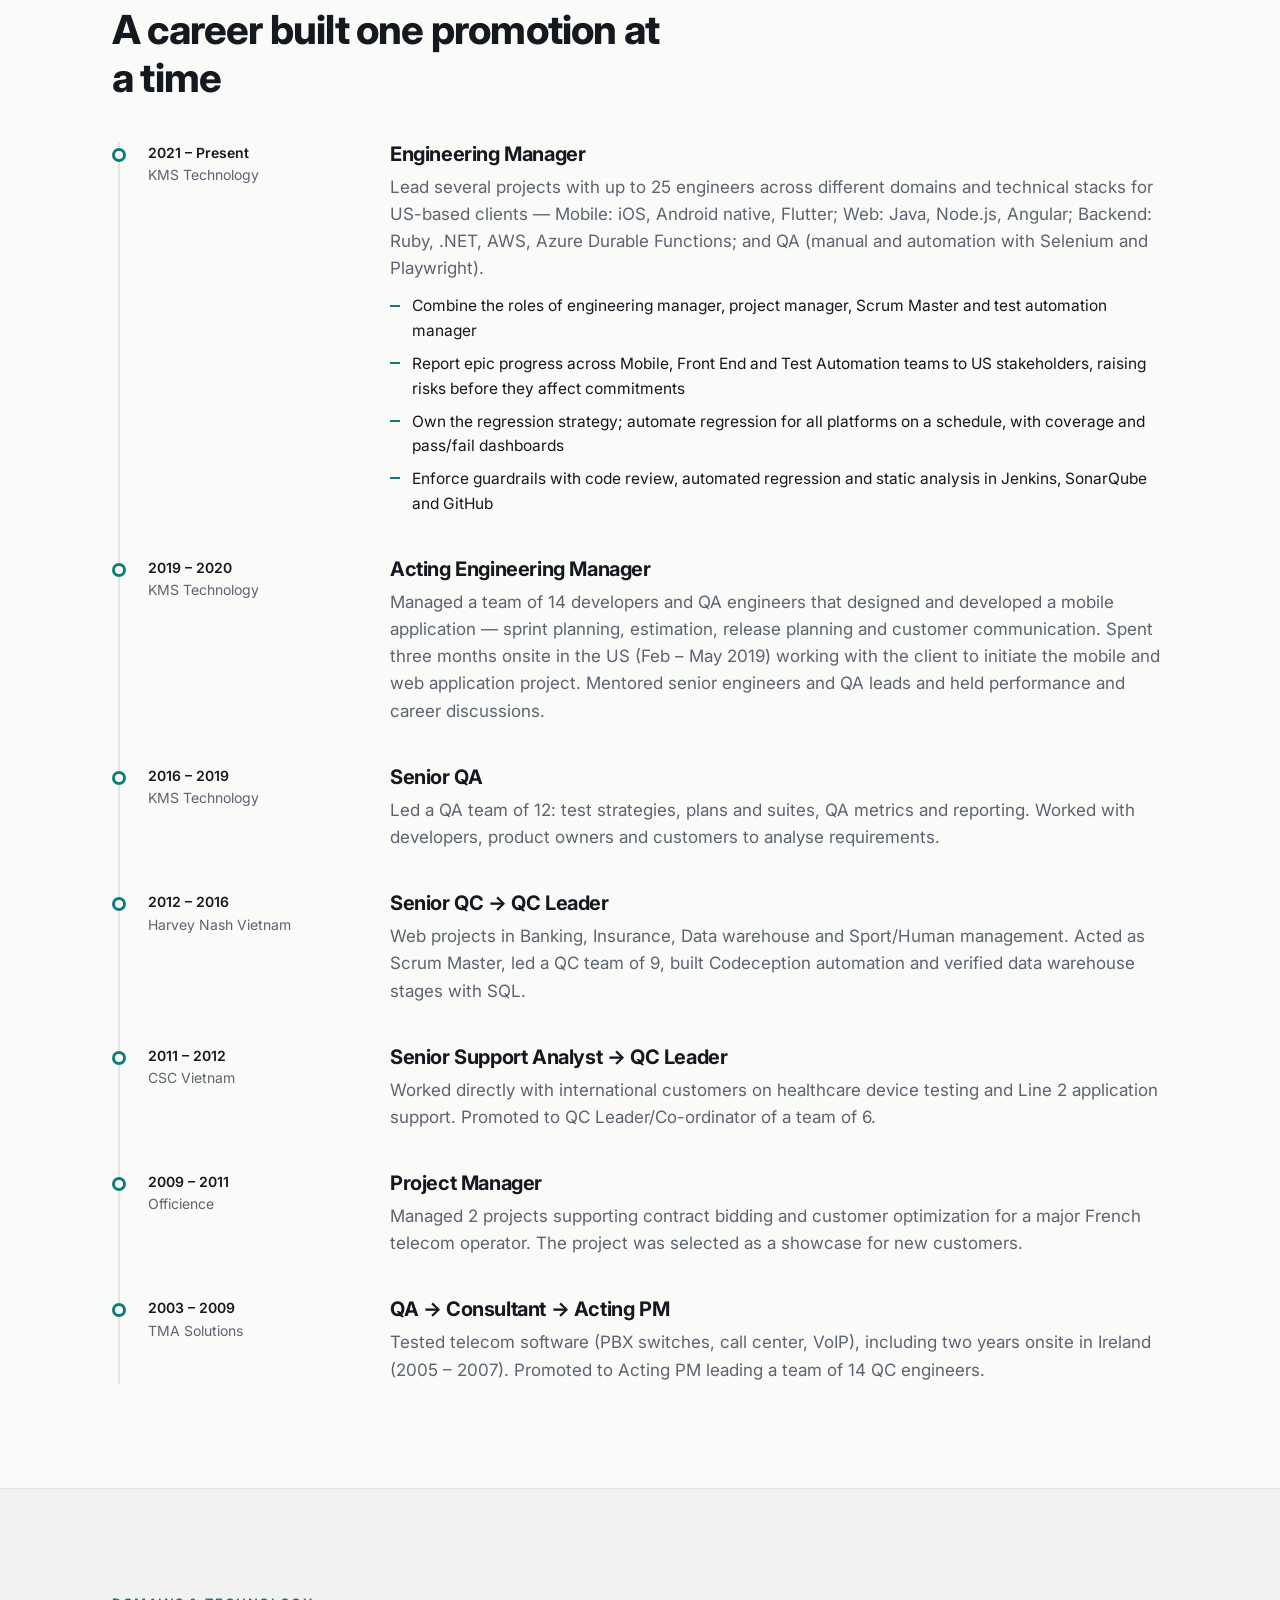
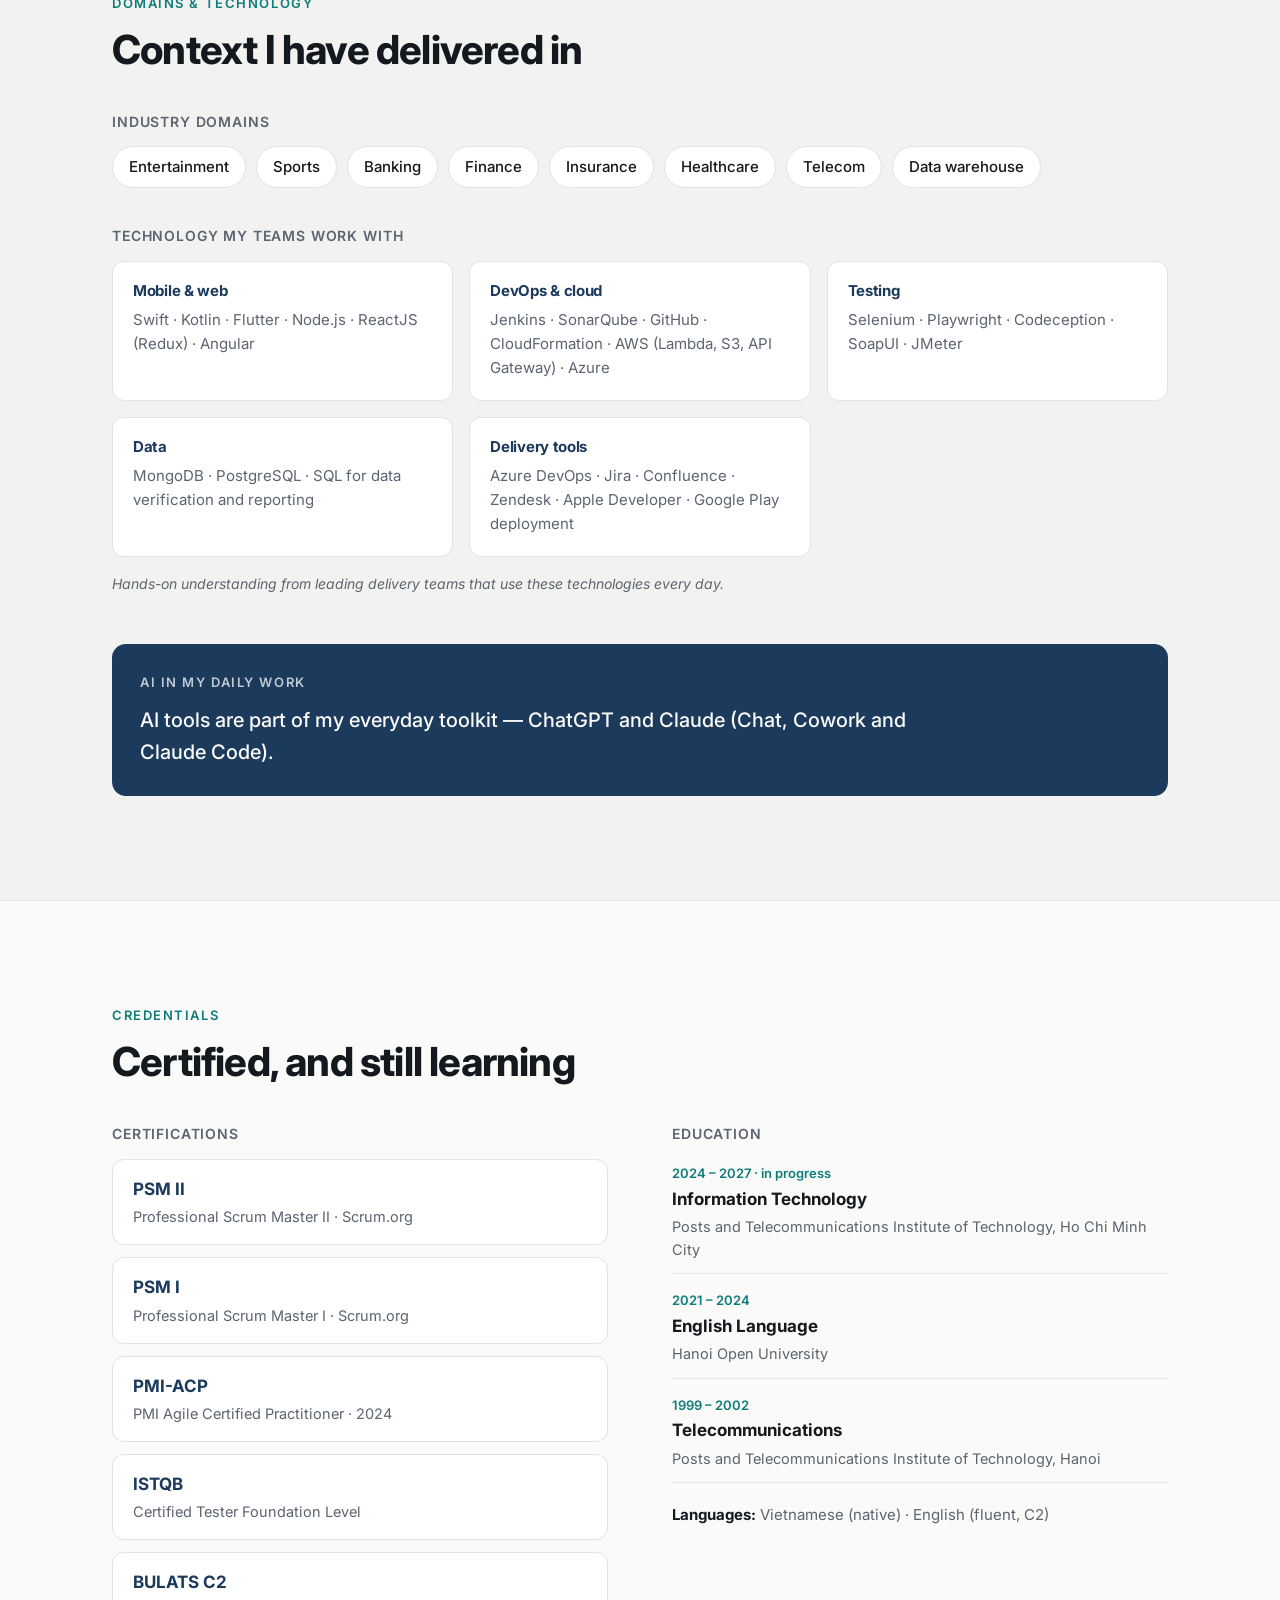
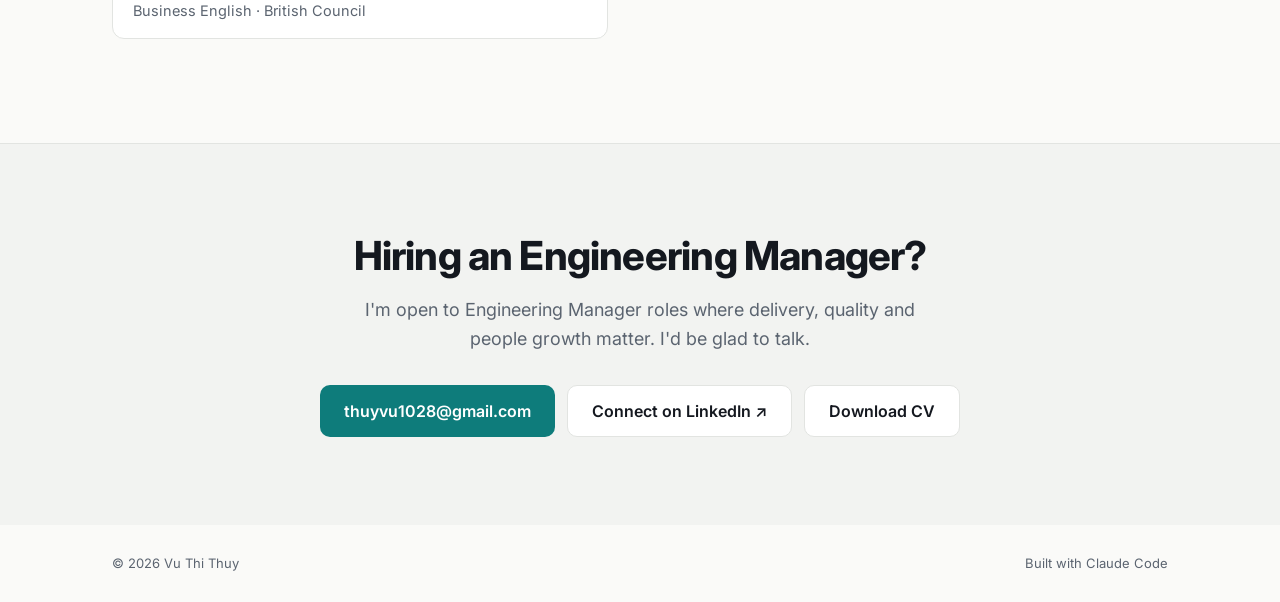
==== commit 8670b641: "Update Quality by design and current role scope" ====
--- a/index.html
+++ b/index.html
@@ -132,7 +132,7 @@
         <div class="pillars">
           <article class="pillar reveal">
             <span class="pillar-num">01</span>
-            <h3 data-i18n="str.1.title">Engineering &amp; delivery leadership</h3>
+            <h3 data-i18n="str.1.title">Engineering &amp; Delivery Leadership</h3>
             <p data-i18n="str.1.body">I own milestones, deliverables, risks and dependencies for programs that span onshore and offshore teams, and partner with the Delivery Director to keep each project aligned with the client's key success factors.</p>
             <ul>
               <li data-i18n="str.1.a">Requirements → prioritized, well-sized backlogs</li>
@@ -143,11 +143,12 @@
           <article class="pillar reveal">
             <span class="pillar-num">02</span>
             <h3 data-i18n="str.2.title">Quality by design</h3>
-            <p data-i18n="str.2.body">I define quality gates, Definition of Done and release readiness criteria, and enforce them through code review, automated regression and static analysis in CI/CD.</p>
+            <p data-i18n="str.2.body">I define quality gates, control the quality of the product delivered to end users, manage release readiness criteria, and make sure the teams follow the SDLC and development and testing best practices.</p>
             <ul>
               <li data-i18n="str.2.a">Regression strategy agreed with stakeholders</li>
               <li data-i18n="str.2.b">Coverage &amp; pass-rate dashboards for release decisions</li>
-              <li data-i18n="str.2.c">Release governance shaped by a banking &amp; finance background</li>
+              <li data-i18n="str.2.c">Quality metrics provided for every project</li>
+              <li data-i18n="str.2.d">AI applied in development and testing</li>
             </ul>
           </article>
           <article class="pillar reveal">
@@ -186,7 +187,7 @@
             <div class="job-meta"><span class="job-date" data-i18n="exp.1.date">2021 – Present</span><span class="job-co">KMS Technology</span></div>
             <div class="job-body">
               <h3 data-i18n="exp.1.title">Engineering Manager</h3>
-              <p data-i18n="exp.1.body">Lead 2 projects and 18 engineers in the Entertainment and Contracts management domains for US-based clients — iOS, Android native, front-end (Node.js, Angular) and QA (manual and automation with Selenium and Playwright).</p>
+              <p data-i18n="exp.1.body">Lead several projects with up to 25 engineers across different domains and technical stacks for US-based clients — Mobile: iOS, Android native, Flutter; Web: Java, Node.js, Angular; Backend: Ruby, .NET, AWS, Azure Durable Functions; and QA (manual and automation with Selenium and Playwright).</p>
               <ul>
                 <li data-i18n="exp.1.a">Combine the roles of engineering manager, project manager, Scrum Master and test automation manager</li>
                 <li data-i18n="exp.1.b">Report epic progress across Mobile, Front End and Test Automation teams to US stakeholders, raising risks before they affect commitments</li>
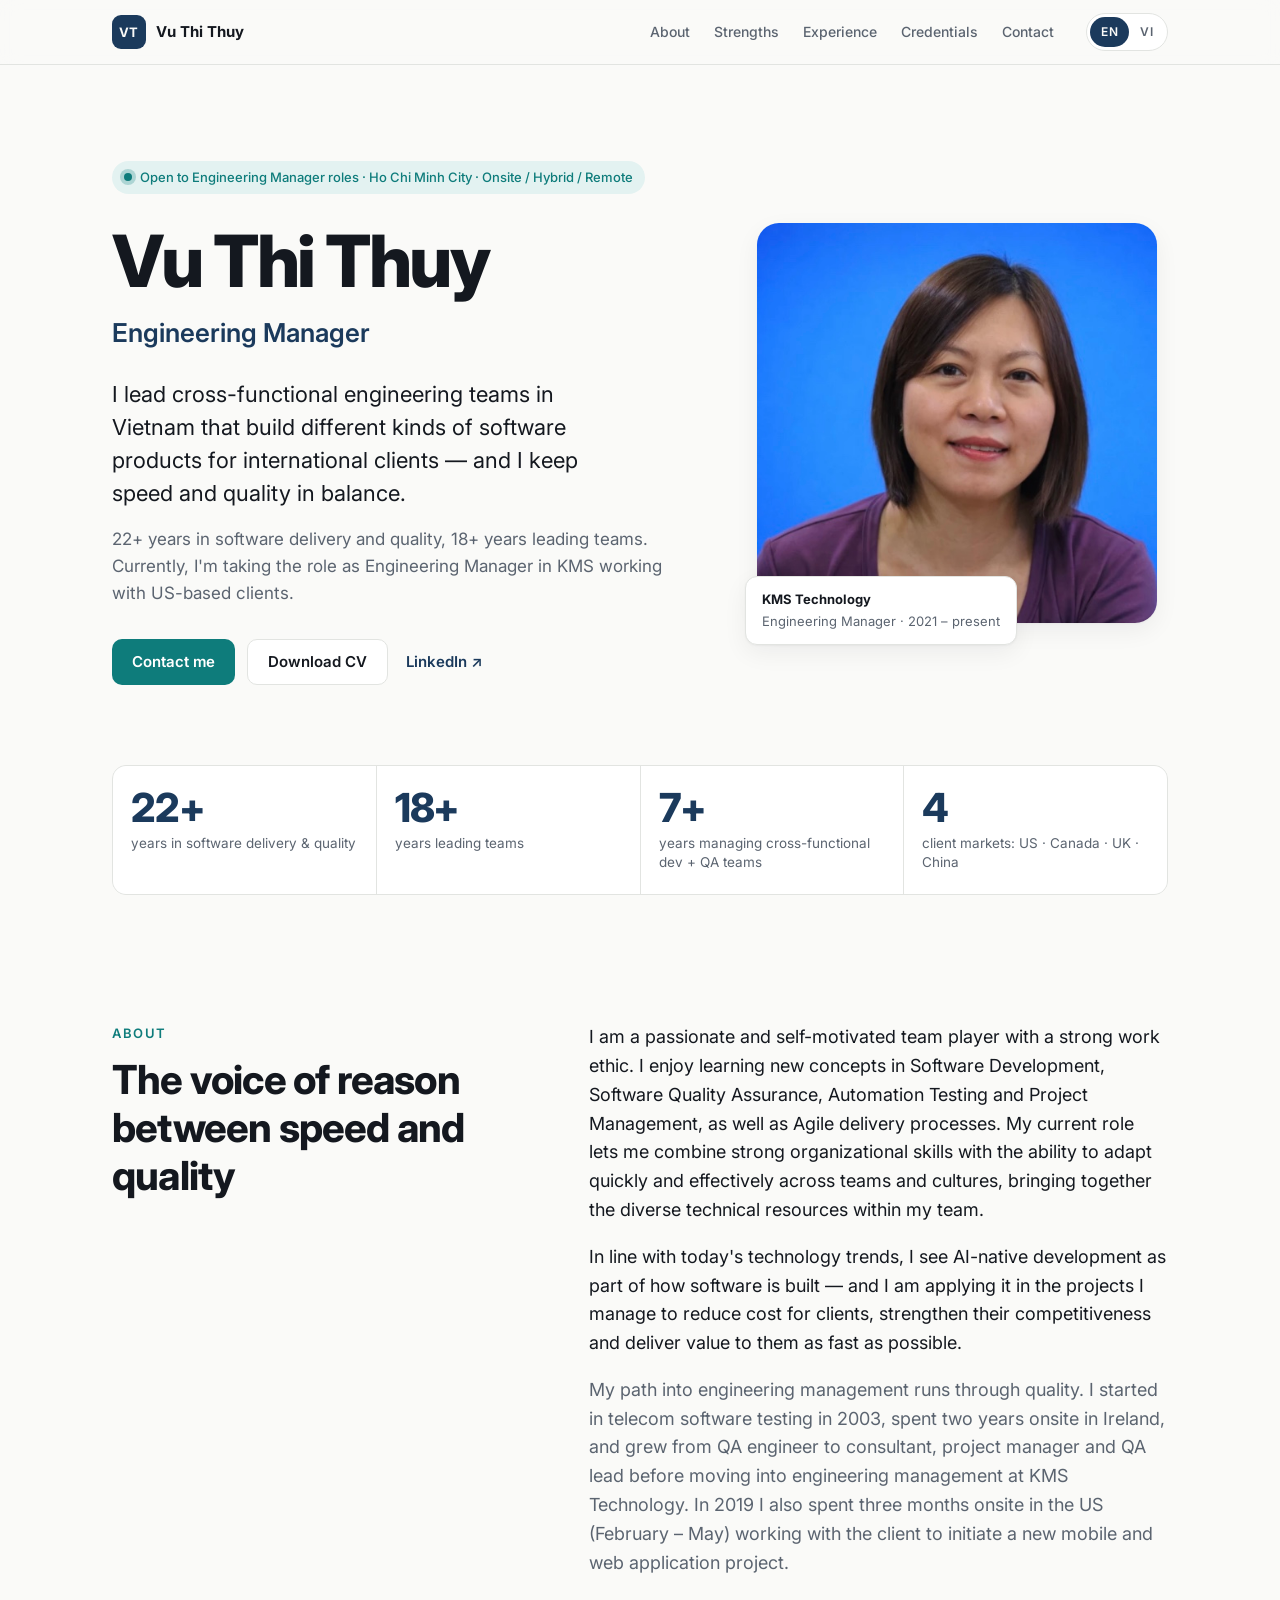
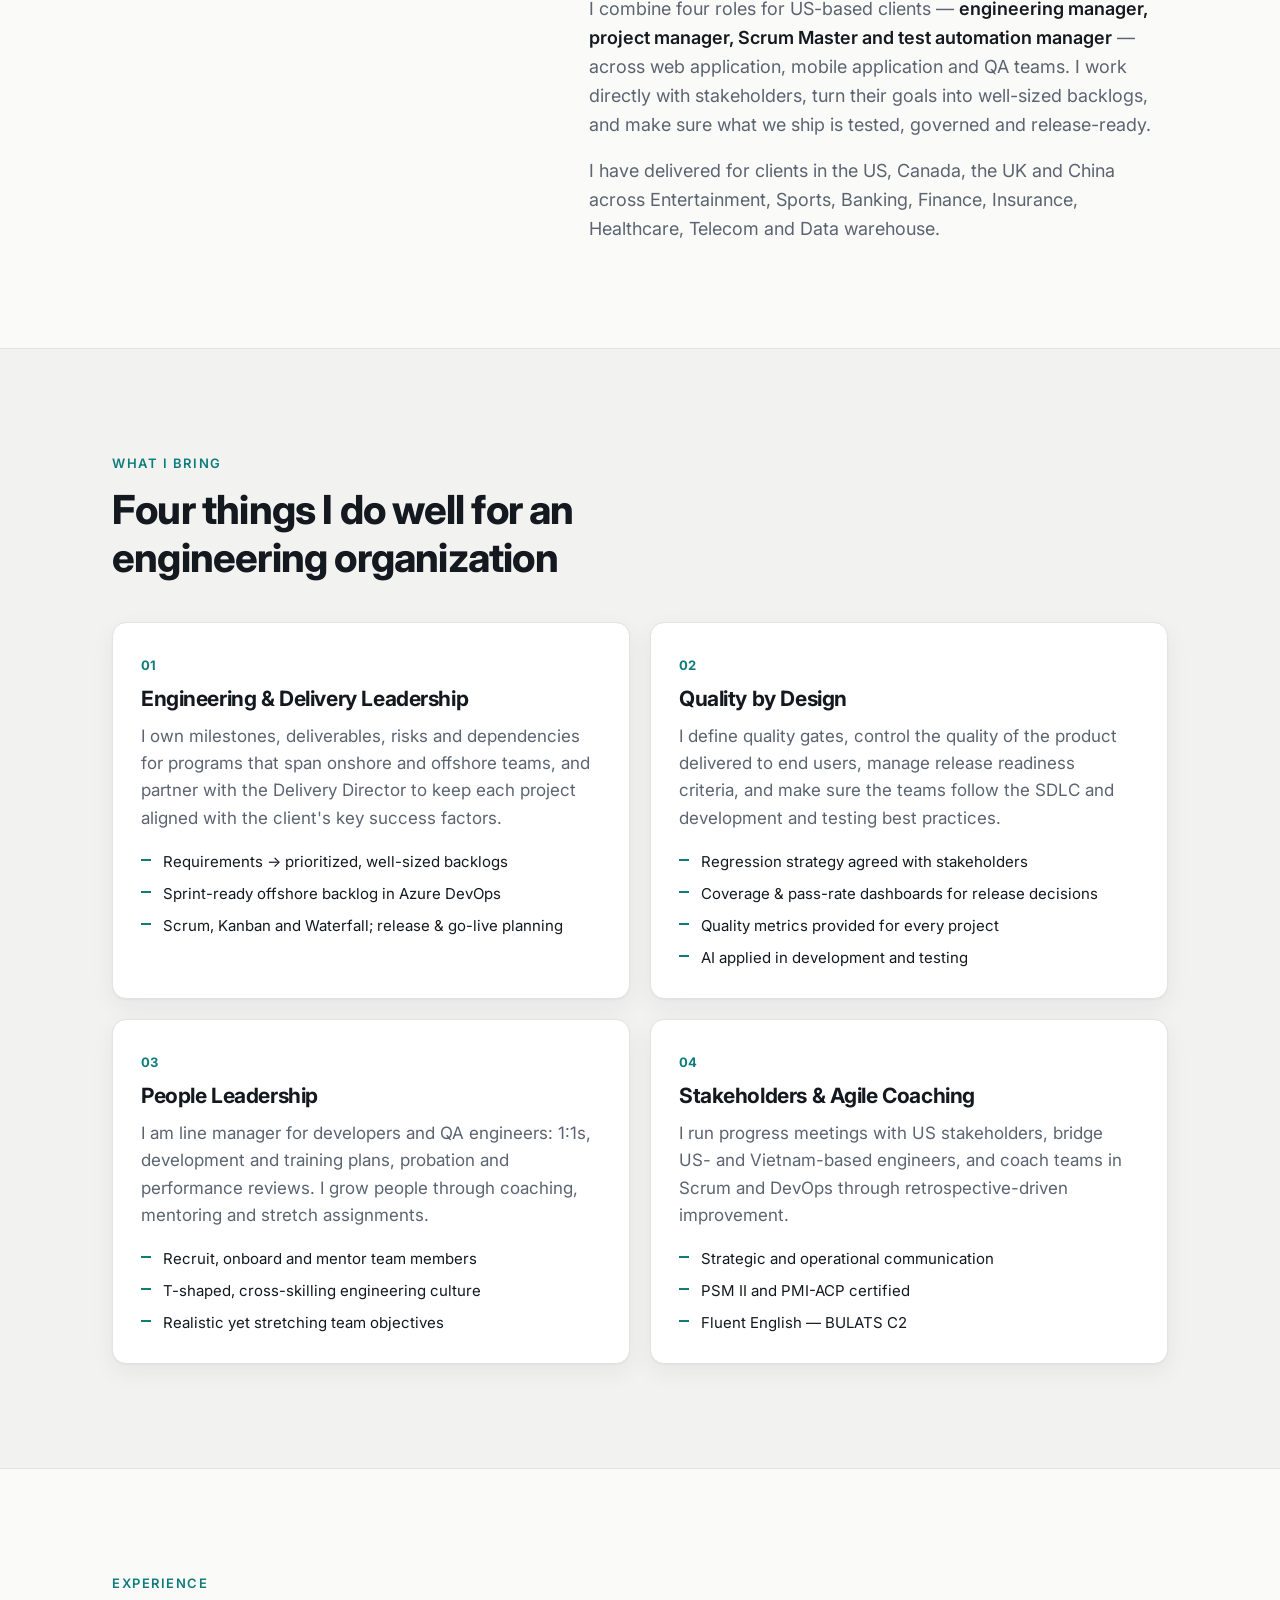
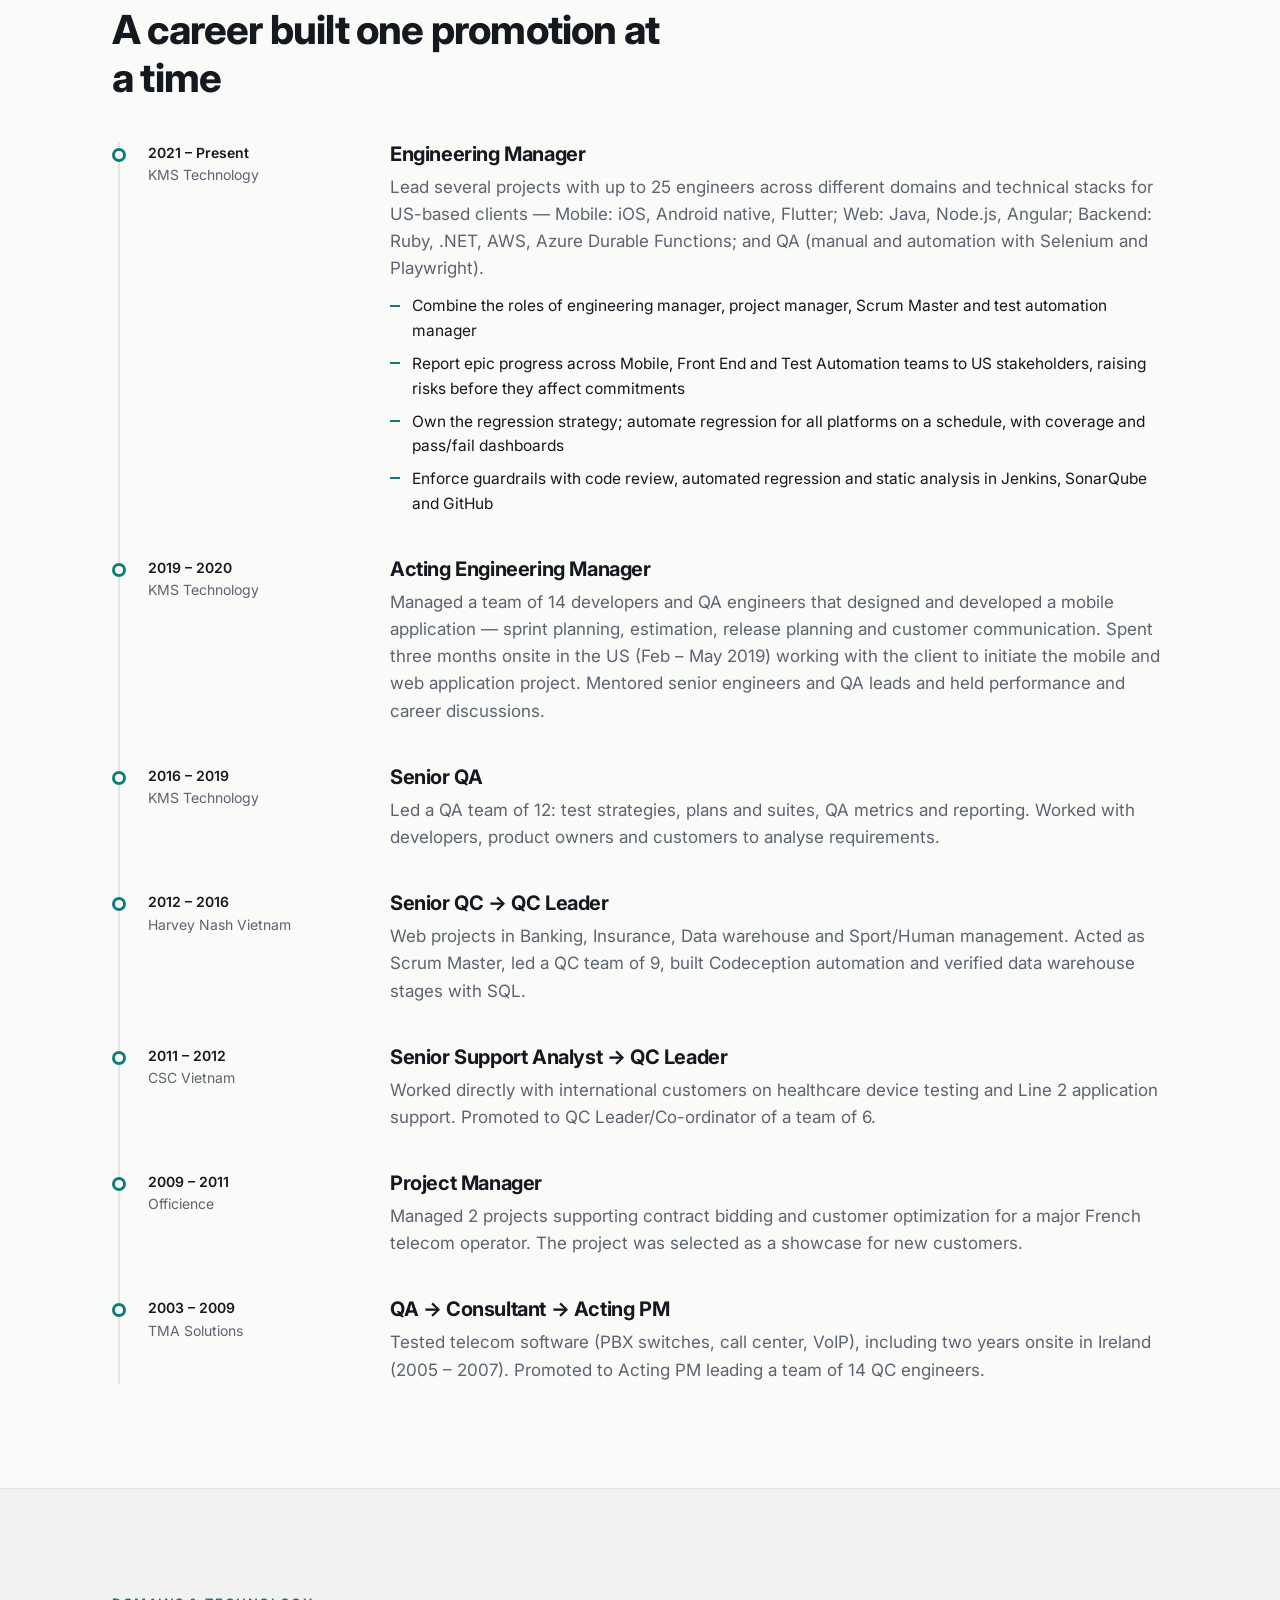
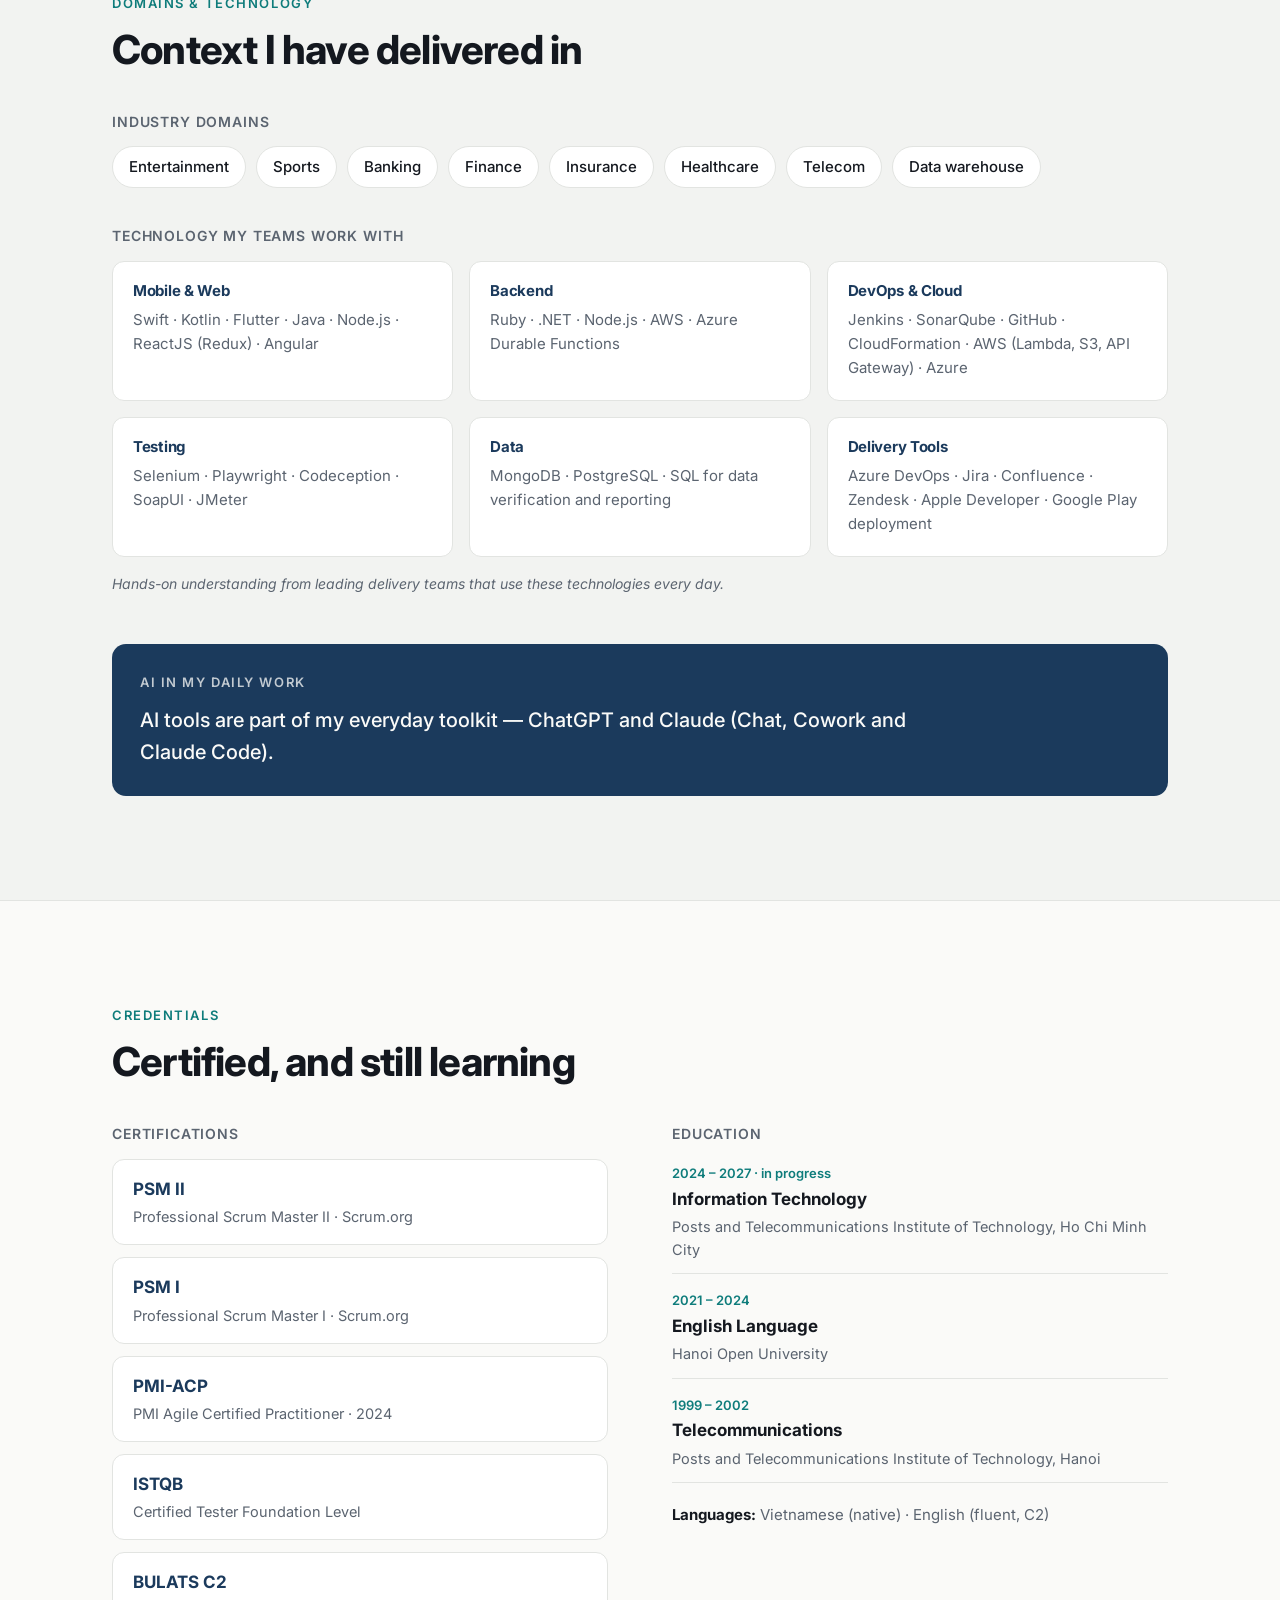
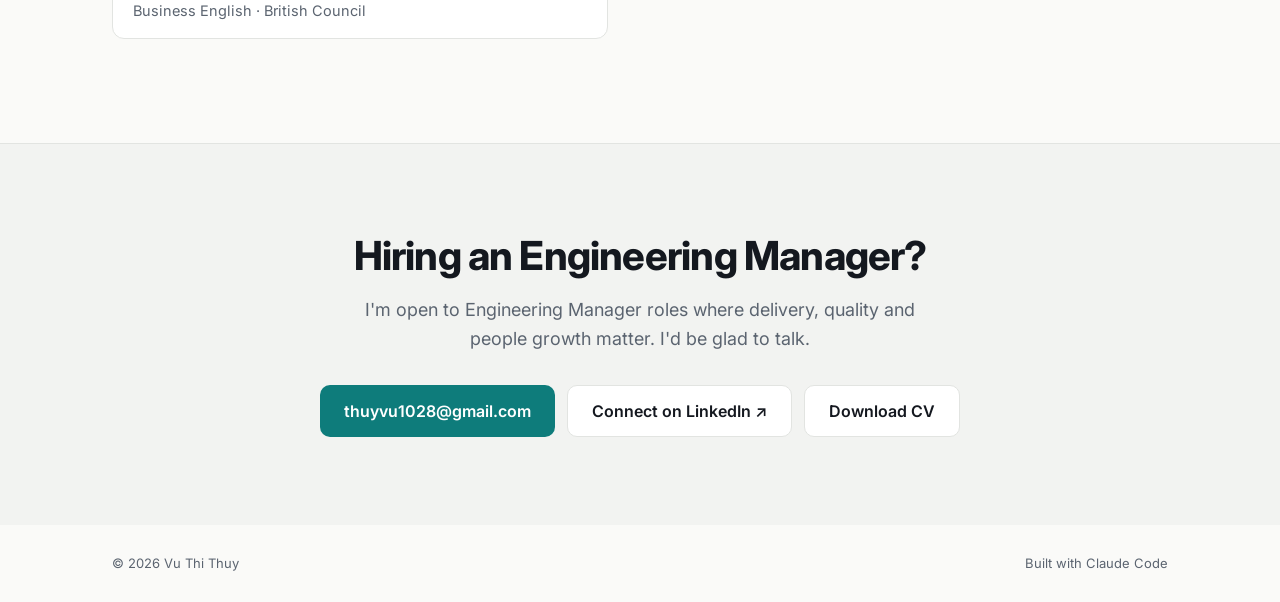
==== commit 0e9669c1: "Title-case headings, add Backend stack" ====
--- a/index.html
+++ b/index.html
@@ -142,7 +142,7 @@
           </article>
           <article class="pillar reveal">
             <span class="pillar-num">02</span>
-            <h3 data-i18n="str.2.title">Quality by design</h3>
+            <h3 data-i18n="str.2.title">Quality by Design</h3>
             <p data-i18n="str.2.body">I define quality gates, control the quality of the product delivered to end users, manage release readiness criteria, and make sure the teams follow the SDLC and development and testing best practices.</p>
             <ul>
               <li data-i18n="str.2.a">Regression strategy agreed with stakeholders</li>
@@ -153,7 +153,7 @@
           </article>
           <article class="pillar reveal">
             <span class="pillar-num">03</span>
-            <h3 data-i18n="str.3.title">People leadership</h3>
+            <h3 data-i18n="str.3.title">People Leadership</h3>
             <p data-i18n="str.3.body">I am line manager for developers and QA engineers: 1:1s, development and training plans, probation and performance reviews. I grow people through coaching, mentoring and stretch assignments.</p>
             <ul>
               <li data-i18n="str.3.a">Recruit, onboard and mentor team members</li>
@@ -163,7 +163,7 @@
           </article>
           <article class="pillar reveal">
             <span class="pillar-num">04</span>
-            <h3 data-i18n="str.4.title">Stakeholders &amp; Agile coaching</h3>
+            <h3 data-i18n="str.4.title">Stakeholders &amp; Agile Coaching</h3>
             <p data-i18n="str.4.body">I run progress meetings with US stakeholders, bridge US- and Vietnam-based engineers, and coach teams in Scrum and DevOps through retrospective-driven improvement.</p>
             <ul>
               <li data-i18n="str.4.a">Strategic and operational communication</li>
@@ -263,11 +263,15 @@
         <h3 class="sub-h" data-i18n="skills.tech">Technology my teams work with</h3>
         <div class="tech-grid">
           <div class="tech">
-            <h4 data-i18n="tech.apps">Mobile &amp; web</h4>
-            <p>Swift · Kotlin · Flutter · Node.js · ReactJS (Redux) · Angular</p>
-          </div>
-          <div class="tech">
-            <h4 data-i18n="tech.cloud">DevOps &amp; cloud</h4>
+            <h4 data-i18n="tech.apps">Mobile &amp; Web</h4>
+            <p>Swift · Kotlin · Flutter · Java · Node.js · ReactJS (Redux) · Angular</p>
+          </div>
+          <div class="tech">
+            <h4 data-i18n="tech.backend">Backend</h4>
+            <p>Ruby · .NET · Node.js · AWS · Azure Durable Functions</p>
+          </div>
+          <div class="tech">
+            <h4 data-i18n="tech.cloud">DevOps &amp; Cloud</h4>
             <p>Jenkins · SonarQube · GitHub · CloudFormation · AWS (Lambda, S3, API Gateway) · Azure</p>
           </div>
           <div class="tech">
@@ -279,7 +283,7 @@
             <p data-i18n="tech.data.list">MongoDB · PostgreSQL · SQL for data verification and reporting</p>
           </div>
           <div class="tech">
-            <h4 data-i18n="tech.tools">Delivery tools</h4>
+            <h4 data-i18n="tech.tools">Delivery Tools</h4>
             <p>Azure DevOps · Jira · Confluence · Zendesk · Apple Developer · Google Play deployment</p>
           </div>
         </div>
